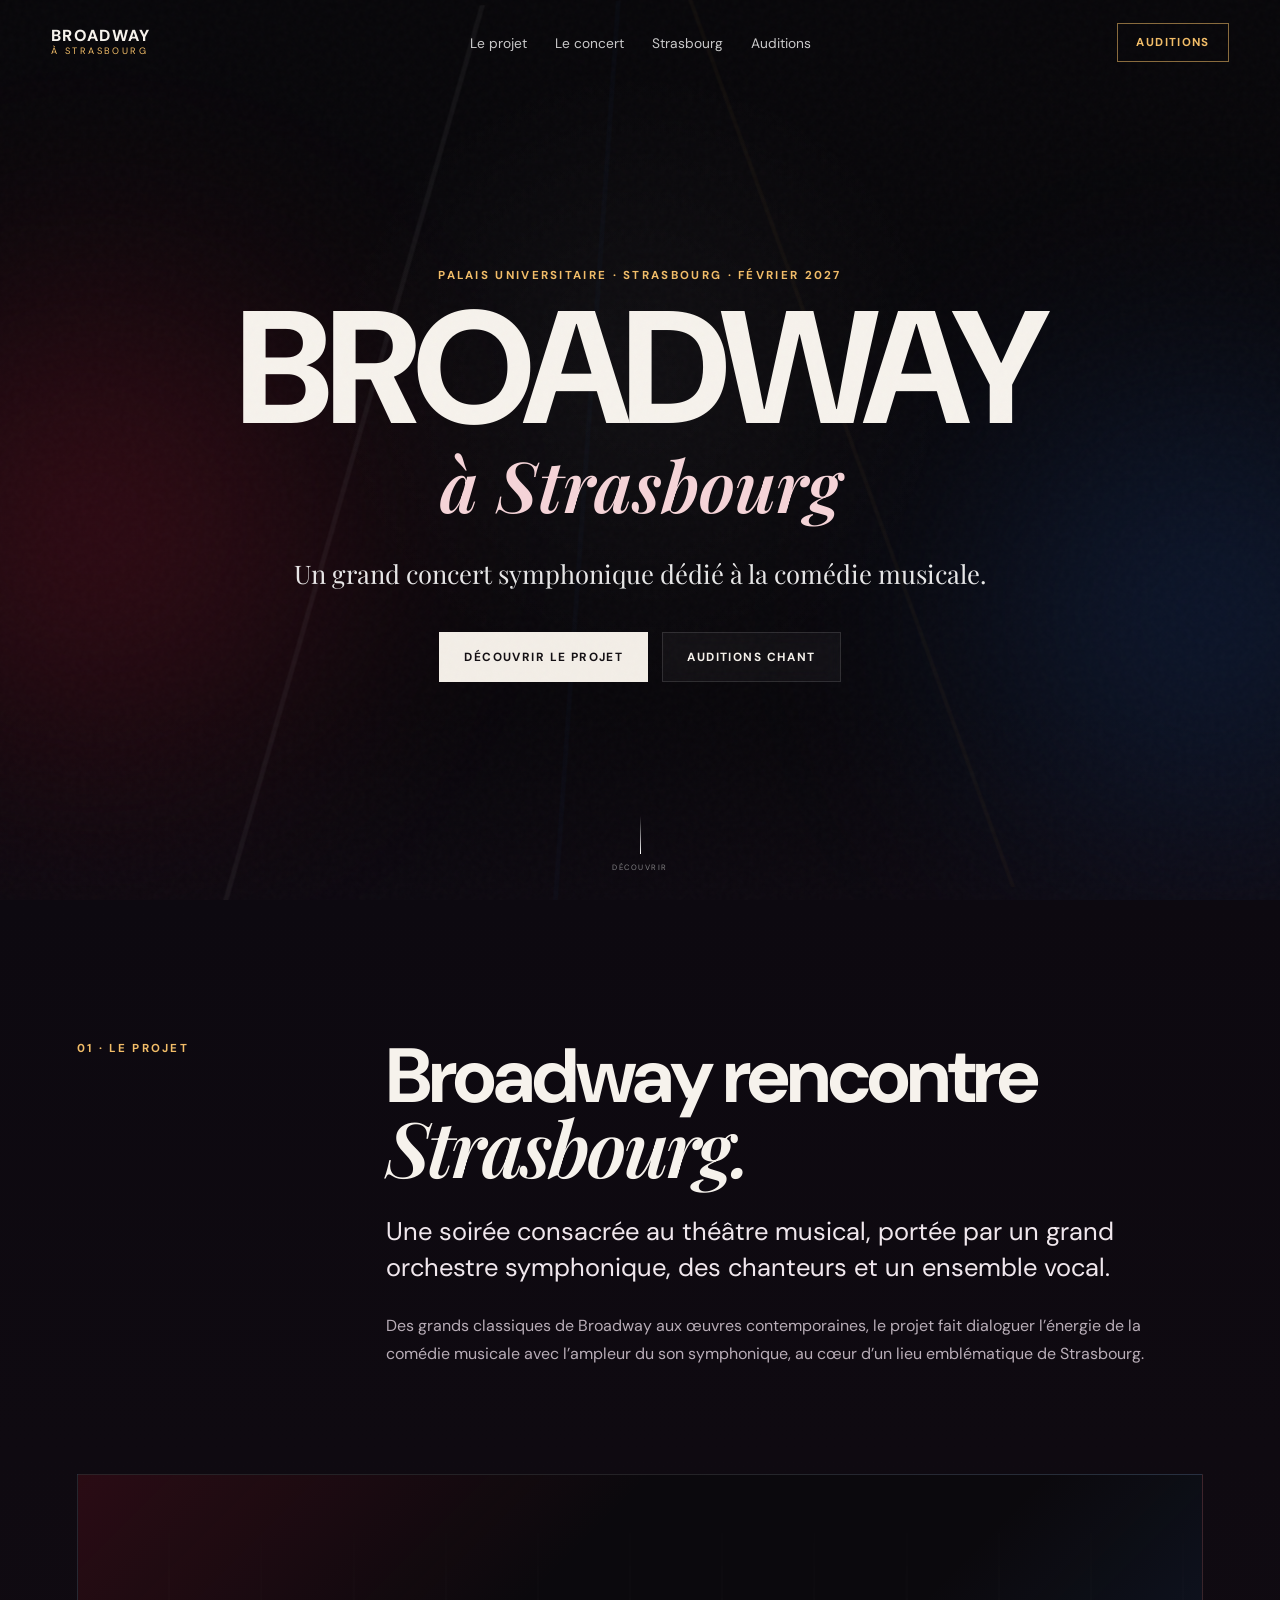
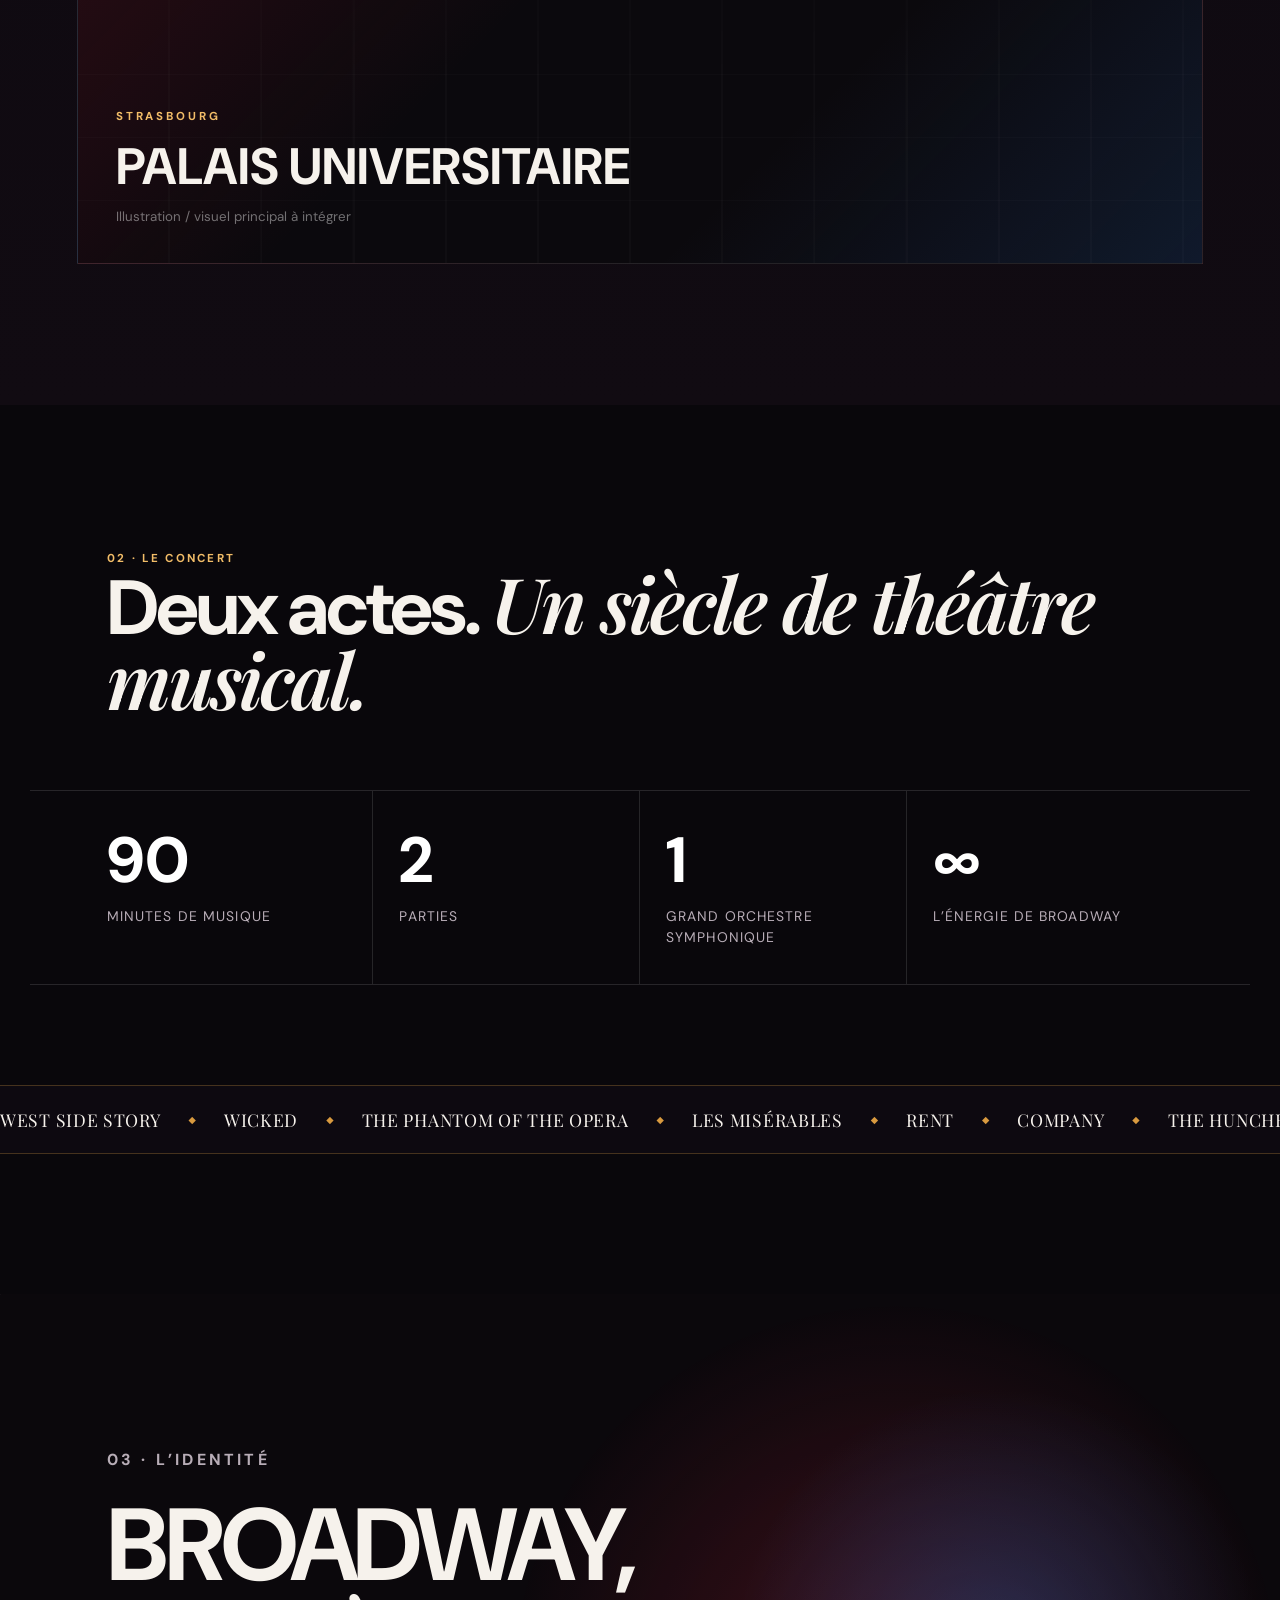
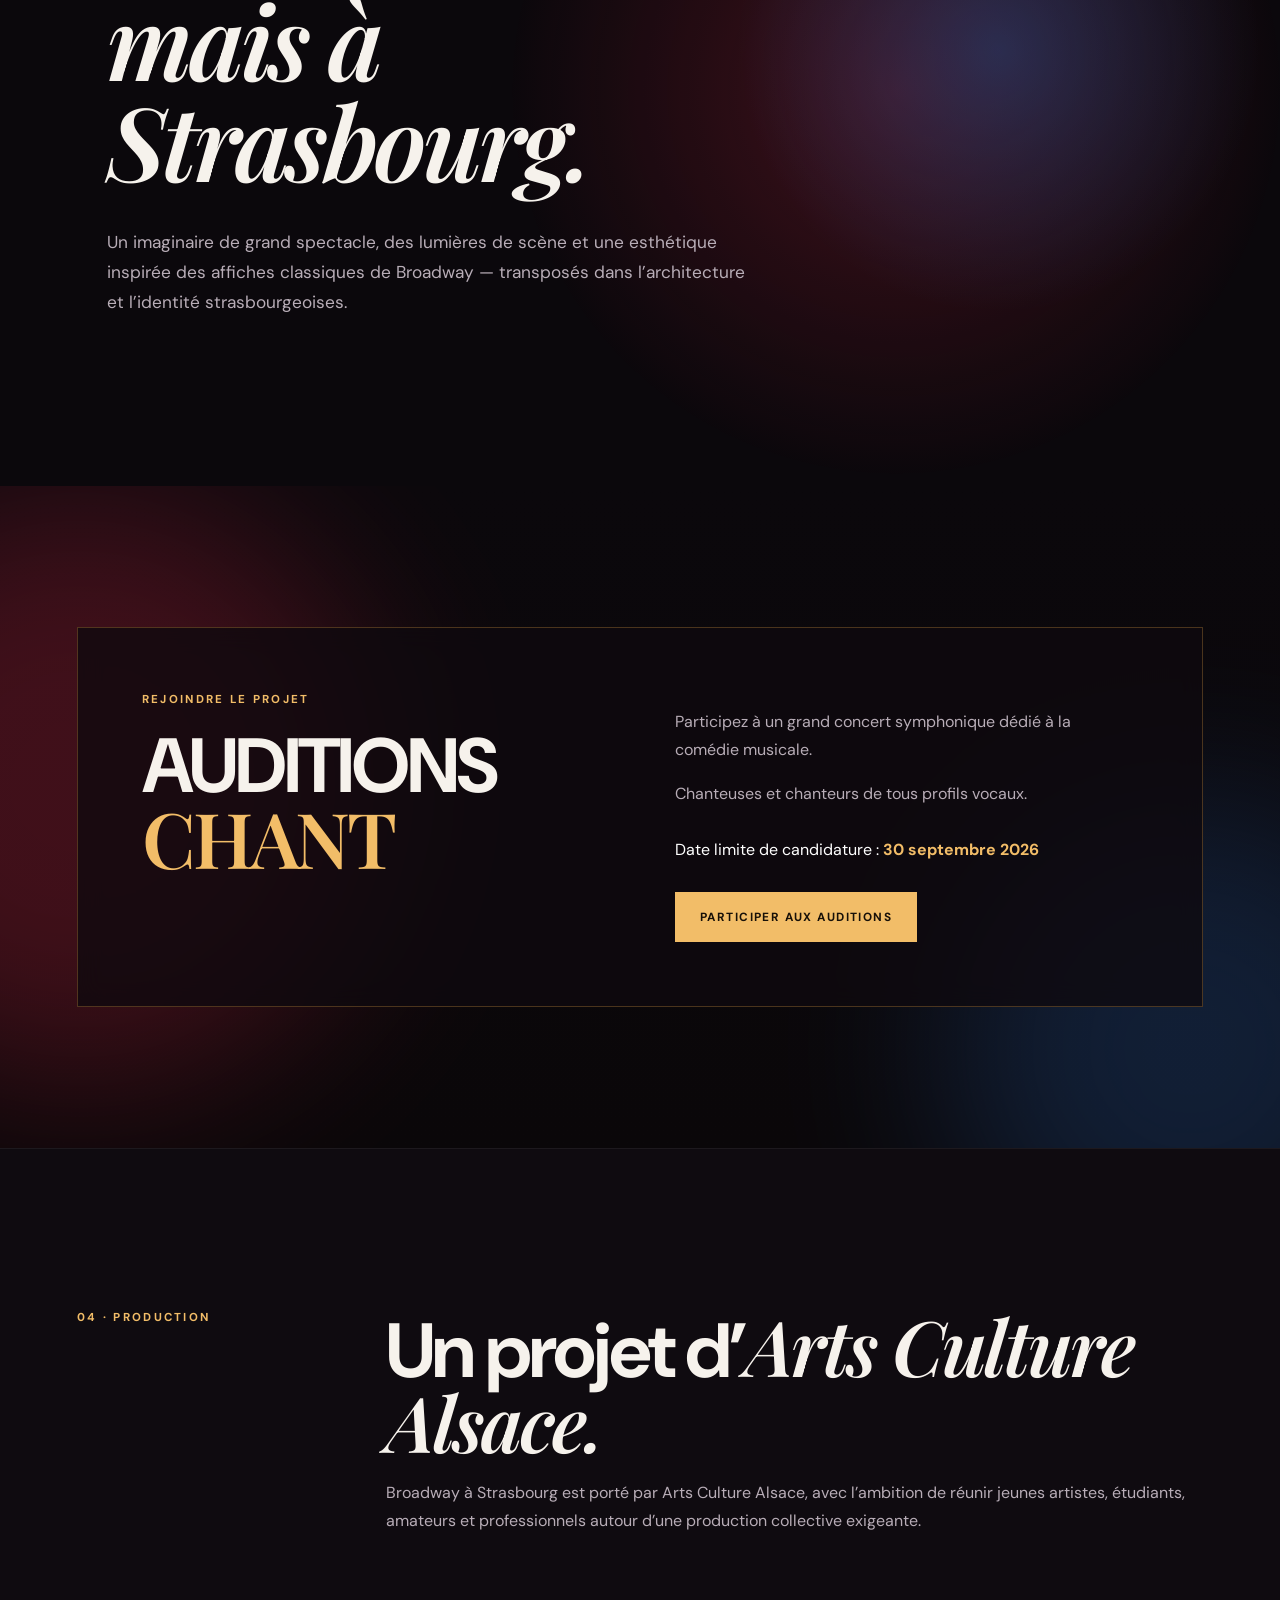
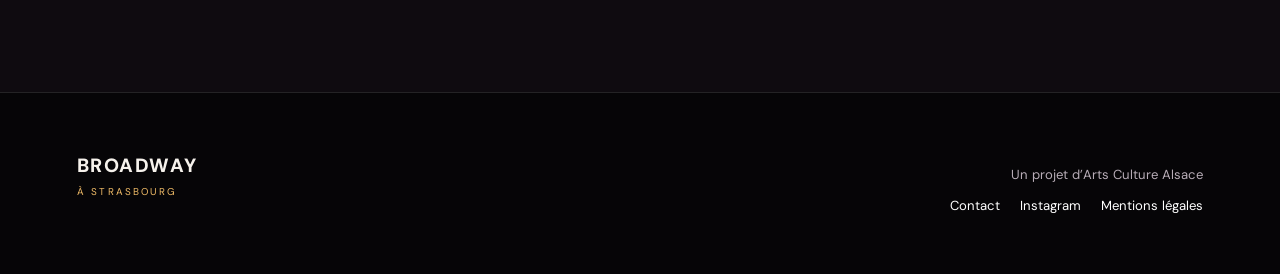
==== index.html @ 98e507ee "Add files via upload" ====
<!doctype html>
<html lang="fr">
<head>
  <meta charset="utf-8" />
  <meta name="viewport" content="width=device-width, initial-scale=1" />
  <meta name="theme-color" content="#09070b" />
  <meta name="description" content="Broadway à Strasbourg — grand concert symphonique dédié à la comédie musicale, au Palais universitaire de Strasbourg en février 2027." />
  <title>Broadway à Strasbourg</title>
  <link rel="preconnect" href="https://fonts.googleapis.com">
  <link rel="preconnect" href="https://fonts.gstatic.com" crossorigin>
  <link href="https://fonts.googleapis.com/css2?family=DM+Sans:wght@400;500;600;700&family=Playfair+Display:ital,wght@0,600;0,700;1,600&display=swap" rel="stylesheet">
  <link rel="stylesheet" href="css/style.css" />
</head>
<body>
  <div class="noise" aria-hidden="true"></div>

  <header class="site-header" id="top">
    <a class="brand" href="#top" aria-label="Broadway à Strasbourg — accueil">
      <span class="brand-main">BROADWAY</span>
      <span class="brand-sub">À STRASBOURG</span>
    </a>

    <nav class="desktop-nav" aria-label="Navigation principale">
      <a href="#projet">Le projet</a>
      <a href="#concert">Le concert</a>
      <a href="#strasbourg">Strasbourg</a>
      <a href="#auditions">Auditions</a>
    </nav>

    <a class="nav-cta" href="auditions/">Auditions</a>

    <button class="menu-toggle" aria-label="Ouvrir le menu" aria-expanded="false">
      <span></span><span></span>
    </button>
  </header>

  <div class="mobile-menu" aria-hidden="true">
    <nav>
      <a href="#projet">Le projet</a>
      <a href="#concert">Le concert</a>
      <a href="#strasbourg">Strasbourg</a>
      <a href="#auditions">Auditions</a>
      <a class="mobile-cta" href="auditions/">Participer aux auditions</a>
    </nav>
  </div>

  <main>
    <section class="hero">
      <div class="hero-glow hero-glow-red"></div>
      <div class="hero-glow hero-glow-blue"></div>
      <div class="hero-lines" aria-hidden="true"></div>

      <div class="hero-content reveal">
        <p class="eyebrow">Palais universitaire · Strasbourg · Février 2027</p>
        <h1>
          <span>BROADWAY</span>
          <em>à Strasbourg</em>
        </h1>
        <p class="hero-tagline">Un grand concert symphonique dédié à la comédie musicale.</p>
        <div class="hero-actions">
          <a class="button button-primary" href="#projet">Découvrir le projet</a>
          <a class="button button-secondary" href="auditions/">Auditions chant</a>
        </div>
      </div>

      <div class="scroll-cue" aria-hidden="true">
        <span></span>
        <small>Découvrir</small>
      </div>
    </section>

    <section class="section section-project" id="projet">
      <div class="section-grid">
        <div class="section-kicker reveal">01 · Le projet</div>
        <div class="section-copy reveal">
          <h2>Broadway rencontre <em>Strasbourg.</em></h2>
          <p class="lead">Une soirée consacrée au théâtre musical, portée par un grand orchestre symphonique, des chanteurs et un ensemble vocal.</p>
          <p>Des grands classiques de Broadway aux œuvres contemporaines, le projet fait dialoguer l’énergie de la comédie musicale avec l’ampleur du son symphonique, au cœur d’un lieu emblématique de Strasbourg.</p>
        </div>
      </div>
      <div class="architecture-card reveal" aria-label="Emplacement futur pour une illustration du Palais universitaire">
        <div class="arch-lines"></div>
        <span>STRASBOURG</span>
        <strong>PALAIS UNIVERSITAIRE</strong>
        <small>Illustration / visuel principal à intégrer</small>
      </div>
    </section>

    <section class="section section-concert" id="concert">
      <div class="section-heading reveal">
        <span class="section-kicker">02 · Le concert</span>
        <h2>Deux actes. <em>Un siècle de théâtre musical.</em></h2>
      </div>

      <div class="stats-grid">
        <article class="stat reveal">
          <strong>90</strong>
          <span>minutes de musique</span>
        </article>
        <article class="stat reveal">
          <strong>2</strong>
          <span>parties</span>
        </article>
        <article class="stat reveal">
          <strong>1</strong>
          <span>grand orchestre symphonique</span>
        </article>
        <article class="stat reveal">
          <strong>∞</strong>
          <span>l’énergie de Broadway</span>
        </article>
      </div>

      <div class="shows-marquee" aria-label="Quelques œuvres au programme">
        <div class="marquee-track">
          <span>WEST SIDE STORY</span><i>◆</i>
          <span>WICKED</span><i>◆</i>
          <span>THE PHANTOM OF THE OPERA</span><i>◆</i>
          <span>LES MISÉRABLES</span><i>◆</i>
          <span>RENT</span><i>◆</i>
          <span>COMPANY</span><i>◆</i>
          <span>THE HUNCHBACK OF NOTRE DAME</span><i>◆</i>
          <span>WEST SIDE STORY</span><i>◆</i>
          <span>WICKED</span><i>◆</i>
          <span>THE PHANTOM OF THE OPERA</span><i>◆</i>
          <span>LES MISÉRABLES</span><i>◆</i>
          <span>RENT</span><i>◆</i>
        </div>
      </div>
    </section>

    <section class="section section-strasbourg" id="strasbourg">
      <div class="strasbourg-backdrop" aria-hidden="true"></div>
      <div class="strasbourg-content reveal">
        <p class="section-kicker">03 · L’identité</p>
        <h2>BROADWAY,<br><em>mais à Strasbourg.</em></h2>
        <p>Un imaginaire de grand spectacle, des lumières de scène et une esthétique inspirée des affiches classiques de Broadway — transposés dans l’architecture et l’identité strasbourgeoises.</p>
      </div>
    </section>

    <section class="section section-auditions" id="auditions">
      <div class="audition-orb audition-orb-red"></div>
      <div class="audition-orb audition-orb-blue"></div>
      <div class="auditions-card reveal">
        <div>
          <p class="section-kicker gold">Rejoindre le projet</p>
          <h2>AUDITIONS<br><em>CHANT</em></h2>
        </div>
        <div class="auditions-copy">
          <p class="lead">Participez à un grand concert symphonique dédié à la comédie musicale.</p>
          <p>Chanteuses et chanteurs de tous profils vocaux.</p>
          <p class="deadline">Date limite de candidature : <strong>30 septembre 2026</strong></p>
          <a class="button button-gold" href="auditions/">Participer aux auditions</a>
        </div>
      </div>
    </section>

    <section class="section section-aca">
      <div class="section-grid compact">
        <div class="section-kicker reveal">04 · Production</div>
        <div class="section-copy reveal">
          <h2>Un projet d’<em>Arts Culture Alsace.</em></h2>
          <p>Broadway à Strasbourg est porté par Arts Culture Alsace, avec l’ambition de réunir jeunes artistes, étudiants, amateurs et professionnels autour d’une production collective exigeante.</p>
        </div>
      </div>
    </section>
  </main>

  <footer class="site-footer">
    <div class="footer-brand">
      <span>BROADWAY</span>
      <small>À STRASBOURG</small>
    </div>
    <div class="footer-meta">
      <p>Un projet d’Arts Culture Alsace</p>
      <div class="footer-links">
        <a href="mailto:contact@artsculturealsace.eu">Contact</a>
        <a href="#">Instagram</a>
        <a href="#">Mentions légales</a>
      </div>
    </div>
  </footer>

  <script src="js/main.js"></script>
</body>
</html>
---- css/style.css ----
:root {
  --bg: #08070a;
  --bg-soft: #100c12;
  --ink: #f6f2ec;
  --muted: #b8adb7;
  --red: #a21630;
  --red-bright: #df2947;
  --blue: #123d77;
  --blue-bright: #2764b5;
  --gold: #d89a3f;
  --gold-bright: #f2bd68;
  --line: rgba(255,255,255,.12);
  --max: 1220px;
}

* { box-sizing: border-box; }
html { scroll-behavior: smooth; }
body {
  margin: 0;
  background: var(--bg);
  color: var(--ink);
  font-family: "DM Sans", system-ui, -apple-system, BlinkMacSystemFont, "Segoe UI", sans-serif;
  overflow-x: hidden;
}
body.menu-open { overflow: hidden; }
a { color: inherit; text-decoration: none; }
button, a { -webkit-tap-highlight-color: transparent; }

.noise {
  position: fixed;
  inset: 0;
  pointer-events: none;
  opacity: .035;
  z-index: 20;
  background-image: url("data:image/svg+xml,%3Csvg viewBox='0 0 180 180' xmlns='http://www.w3.org/2000/svg'%3E%3Cfilter id='n'%3E%3CfeTurbulence type='fractalNoise' baseFrequency='.9' numOctaves='3' stitchTiles='stitch'/%3E%3C/filter%3E%3Crect width='100%25' height='100%25' filter='url(%23n)' opacity='.7'/%3E%3C/svg%3E");
}

.site-header {
  position: fixed;
  top: 0;
  left: 0;
  width: 100%;
  height: 86px;
  display: grid;
  grid-template-columns: 1fr auto 1fr;
  align-items: center;
  gap: 30px;
  padding: 0 clamp(24px, 4vw, 64px);
  z-index: 50;
  transition: background .35s ease, border-color .35s ease, backdrop-filter .35s ease;
  border-bottom: 1px solid transparent;
}
.site-header.scrolled {
  background: rgba(8,7,10,.78);
  backdrop-filter: blur(18px);
  border-color: rgba(255,255,255,.08);
}
.brand {
  justify-self: start;
  line-height: .86;
  letter-spacing: .08em;
}
.brand-main { display: block; font-weight: 800; font-size: 1rem; }
.brand-sub { display: block; margin-top: 6px; font-size: .58rem; letter-spacing: .26em; color: var(--gold-bright); }
.desktop-nav { display: flex; gap: 28px; font-size: .86rem; color: rgba(255,255,255,.78); }
.desktop-nav a { transition: color .2s ease; }
.desktop-nav a:hover { color: #fff; }
.nav-cta {
  justify-self: end;
  padding: 11px 18px;
  border: 1px solid rgba(242,189,104,.55);
  color: var(--gold-bright);
  text-transform: uppercase;
  letter-spacing: .12em;
  font-size: .72rem;
  font-weight: 700;
  transition: background .2s ease, color .2s ease;
}
.nav-cta:hover { background: var(--gold-bright); color: #15100a; }
.menu-toggle { display: none; background: none; border: 0; padding: 8px; }
.menu-toggle span { display:block; width:24px; height:1px; background:#fff; margin:6px 0; transition:.25s ease; }
.mobile-menu { display:none; }

.hero {
  position: relative;
  min-height: 100svh;
  display: grid;
  place-items: center;
  padding: 130px 24px 80px;
  overflow: hidden;
  background:
    radial-gradient(circle at 50% 42%, rgba(255,255,255,.035), transparent 38%),
    linear-gradient(180deg, #08070a 0%, #09070b 78%, #0d0910 100%);
}
.hero-glow { position:absolute; width:65vw; height:65vw; filter: blur(90px); opacity:.34; border-radius:50%; }
.hero-glow-red { left:-25vw; top:12vh; background:radial-gradient(circle, rgba(210,29,58,.72), transparent 62%); }
.hero-glow-blue { right:-27vw; bottom:-10vw; background:radial-gradient(circle, rgba(29,84,172,.75), transparent 62%); }
.hero-lines {
  position:absolute;
  width:140%;
  height:100%;
  top:0;
  left:-20%;
  opacity:.16;
  background:
    linear-gradient(108deg, transparent 0 36%, rgba(255,255,255,.28) 36.1% 36.25%, transparent 36.35% 100%),
    linear-gradient(72deg, transparent 0 60%, rgba(216,154,63,.26) 60.1% 60.2%, transparent 60.3% 100%),
    linear-gradient(96deg, transparent 0 47%, rgba(39,100,181,.25) 47.1% 47.25%, transparent 47.35% 100%);
  transform: rotate(-2deg);
}
.hero-content { position:relative; max-width:1100px; width:100%; text-align:center; z-index:2; }
.eyebrow,
.section-kicker {
  margin:0 0 24px;
  text-transform:uppercase;
  letter-spacing:.2em;
  font-weight:700;
  font-size:.72rem;
  color:var(--gold-bright);
}
.hero h1 { margin: 0; }
.hero h1 span {
  display:block;
  font-size:clamp(4.2rem, 13vw, 10rem);
  line-height:.78;
  letter-spacing:-.045em;
  font-weight:800;
}
.hero h1 em {
  display:block;
  margin-top:20px;
  font-family:"Playfair Display", Georgia, serif;
  font-size:clamp(2.2rem, 5.5vw, 4.9rem);
  font-weight:600;
  line-height:.95;
  color:#f5d4d8;
}
.hero-tagline { max-width:700px; margin:38px auto 0; font-family:"Playfair Display", Georgia, serif; font-size:clamp(1.25rem, 2vw, 1.75rem); color:rgba(255,255,255,.9); }
.hero-actions { margin-top:42px; display:flex; gap:14px; justify-content:center; flex-wrap:wrap; }
.button { display:inline-flex; align-items:center; justify-content:center; min-height:50px; padding:0 24px; border:1px solid var(--line); text-transform:uppercase; letter-spacing:.12em; font-size:.74rem; font-weight:700; transition:transform .2s ease, background .2s ease, color .2s ease, border-color .2s ease; }
.button:hover { transform: translateY(-2px); }
.button-primary { background:#f3eee7; color:#130f13; border-color:#f3eee7; }
.button-secondary { background:rgba(255,255,255,.04); backdrop-filter:blur(8px); }
.button-secondary:hover { border-color:rgba(255,255,255,.38); }
.button-gold { background:var(--gold-bright); color:#171008; border-color:var(--gold-bright); }
.scroll-cue { position:absolute; bottom:28px; display:flex; flex-direction:column; align-items:center; gap:8px; color:rgba(255,255,255,.48); text-transform:uppercase; letter-spacing:.16em; font-size:.58rem; }
.scroll-cue span { width:1px; height:38px; background:linear-gradient(180deg,transparent,#fff); animation:scrollpulse 2s infinite; }
@keyframes scrollpulse { 0%,100%{opacity:.25;transform:scaleY(.7)} 50%{opacity:1;transform:scaleY(1)} }

.section { position:relative; padding:clamp(90px, 11vw, 160px) clamp(24px, 6vw, 84px); }
.section-grid { max-width:var(--max); margin:0 auto; display:grid; grid-template-columns:220px 1fr; gap:clamp(30px, 7vw, 110px); }
.section-grid.compact { padding-top:20px; }
.section-copy { max-width:850px; }
.section-copy h2,
.section-heading h2,
.strasbourg-content h2,
.auditions-card h2 {
  margin:0;
  font-size:clamp(2.8rem, 6vw, 6rem);
  line-height:.92;
  letter-spacing:-.04em;
}
.section-copy h2 em,
.section-heading h2 em,
.strasbourg-content h2 em,
.auditions-card h2 em { font-family:"Playfair Display", Georgia, serif; font-weight:600; }
.lead { font-size:clamp(1.2rem, 2vw, 1.65rem); line-height:1.42; color:#f0e7ed; }
.section-copy p:not(.lead), .strasbourg-content p, .auditions-copy p { color:var(--muted); line-height:1.75; font-size:1rem; }

.section-project { background:linear-gradient(180deg,#0d0910 0%,#110b12 100%); }
.architecture-card {
  position:relative;
  max-width:var(--max);
  min-height:390px;
  margin:90px auto 0;
  overflow:hidden;
  border:1px solid rgba(255,255,255,.1);
  background:
    linear-gradient(135deg, rgba(166,22,48,.2), transparent 38%),
    linear-gradient(315deg, rgba(39,100,181,.18), transparent 36%),
    #0b090d;
  display:flex;
  flex-direction:column;
  justify-content:flex-end;
  padding:38px;
}
.architecture-card span { color:var(--gold-bright); font-size:.72rem; letter-spacing:.25em; font-weight:700; }
.architecture-card strong { margin-top:9px; font-size:clamp(1.7rem,4vw,3.2rem); }
.architecture-card small { color:rgba(255,255,255,.42); margin-top:8px; }
.arch-lines { position:absolute; inset:0; opacity:.35; background:repeating-linear-gradient(90deg,transparent 0 8%,rgba(255,255,255,.06) 8.05% 8.2%), repeating-linear-gradient(0deg,transparent 0 16%,rgba(255,255,255,.05) 16.05% 16.2%); mask-image:linear-gradient(to bottom,transparent 8%,#000 50%,#000 100%); }

.section-concert { background:#09070b; padding-left:0; padding-right:0; }
.section-heading { max-width:var(--max); margin:0 auto; padding:0 clamp(24px,6vw,84px); }
.stats-grid { max-width:var(--max); margin:70px auto 100px; padding:0 clamp(24px,6vw,84px); display:grid; grid-template-columns:repeat(4,1fr); border-top:1px solid var(--line); border-bottom:1px solid var(--line); }
.stat { padding:38px 26px 36px 0; border-right:1px solid var(--line); min-height:160px; }
.stat:last-child { border-right:0; padding-left:26px; }
.stat:not(:first-child) { padding-left:26px; }
.stat strong { display:block; font-size:clamp(2.7rem,5vw,5rem); line-height:1; color:#fff; }
.stat span { display:block; margin-top:13px; color:var(--muted); font-size:.87rem; text-transform:uppercase; letter-spacing:.08em; line-height:1.5; }
.shows-marquee { overflow:hidden; border-top:1px solid rgba(216,154,63,.28); border-bottom:1px solid rgba(216,154,63,.28); background:#0d0910; }
.marquee-track { width:max-content; display:flex; align-items:center; gap:28px; padding:22px 0; animation:marquee 40s linear infinite; }
.marquee-track span { font-family:"Playfair Display",Georgia,serif; font-size:1.1rem; letter-spacing:.04em; }
.marquee-track i { color:var(--gold); font-style:normal; font-size:.6rem; }
@keyframes marquee { to { transform:translateX(-50%); } }

.section-strasbourg { min-height:88svh; display:flex; align-items:center; overflow:hidden; background:#0b080c; }
.strasbourg-backdrop { position:absolute; inset:0; background:radial-gradient(circle at 78% 45%, rgba(39,100,181,.4), transparent 24%), radial-gradient(circle at 70% 50%, rgba(223,41,71,.28), transparent 40%), linear-gradient(115deg, rgba(255,255,255,.035) 0 1px, transparent 1px 13%); opacity:.9; }
.strasbourg-content { position:relative; z-index:2; max-width:760px; margin-left:max(0px, calc((100vw - var(--max))/2)); }
.strasbourg-content h2 { font-size:clamp(3.5rem,8vw,8rem); }
.strasbourg-content p:last-child { max-width:650px; margin-top:32px; font-size:1.08rem; }

.section-auditions { overflow:hidden; background:linear-gradient(180deg,#0b080c,#0a0709); }
.audition-orb { position:absolute; border-radius:50%; filter:blur(90px); opacity:.25; }
.audition-orb-red { width:600px;height:600px;left:-220px;top:0;background:var(--red-bright); }
.audition-orb-blue { width:500px;height:500px;right:-160px;bottom:-150px;background:var(--blue-bright); }
.auditions-card { position:relative; z-index:2; max-width:var(--max); margin:0 auto; border:1px solid rgba(216,154,63,.3); background:rgba(15,10,15,.78); backdrop-filter:blur(12px); padding:clamp(34px,5vw,70px); display:grid; grid-template-columns:1fr 1fr; gap:70px; }
.auditions-card h2 em { color:var(--gold-bright); font-style:normal; }
.gold { color:var(--gold-bright); }
.deadline { margin:28px 0; color:#fff !important; }
.deadline strong { color:var(--gold-bright); }

.section-aca { background:#0f0b10; border-top:1px solid rgba(255,255,255,.06); }
.site-footer { padding:60px clamp(24px,6vw,84px); display:flex; justify-content:space-between; gap:40px; border-top:1px solid var(--line); background:#060507; }
.footer-brand span { display:block; font-size:1.2rem; font-weight:800; letter-spacing:.08em; }
.footer-brand small { display:block; margin-top:7px; color:var(--gold-bright); letter-spacing:.22em; font-size:.62rem; }
.footer-meta { text-align:right; color:var(--muted); font-size:.82rem; }
.footer-links { display:flex; justify-content:flex-end; gap:20px; margin-top:14px; color:#fff; }

.reveal { opacity:0; transform:translateY(22px); transition:opacity .75s ease, transform .75s cubic-bezier(.2,.75,.2,1); }
.reveal.visible { opacity:1; transform:none; }

@media (max-width: 900px) {
  .site-header { grid-template-columns:1fr auto; height:74px; }
  .desktop-nav, .nav-cta { display:none; }
  .menu-toggle { display:block; justify-self:end; }
  .mobile-menu { position:fixed; inset:0; z-index:45; background:rgba(8,7,10,.98); display:grid; place-items:center; opacity:0; pointer-events:none; transition:opacity .25s ease; }
  .mobile-menu.open { opacity:1; pointer-events:auto; }
  .mobile-menu nav { display:flex; flex-direction:column; gap:24px; text-align:center; font-size:1.5rem; }
  .mobile-cta { margin-top:10px; color:var(--gold-bright); font-size:1rem; text-transform:uppercase; letter-spacing:.12em; }
  .menu-toggle.open span:first-child { transform:translateY(3.5px) rotate(45deg); }
  .menu-toggle.open span:last-child { transform:translateY(-3.5px) rotate(-45deg); }
  .section-grid { grid-template-columns:1fr; gap:15px; }
  .stats-grid { grid-template-columns:1fr 1fr; }
  .stat:nth-child(2) { border-right:0; }
  .stat:nth-child(3), .stat:nth-child(4) { border-top:1px solid var(--line); }
  .auditions-card { grid-template-columns:1fr; gap:35px; }
  .strasbourg-content { margin-left:0; }
}

@media (max-width: 620px) {
  .hero { padding-left:20px; padding-right:20px; }
  .hero h1 span { font-size:clamp(3.7rem,19vw,6rem); }
  .hero h1 em { margin-top:14px; }
  .hero-tagline { font-size:1.15rem; }
  .hero-actions { flex-direction:column; align-items:stretch; max-width:340px; margin-left:auto; margin-right:auto; }
  .button { width:100%; }
  .section { padding-left:20px; padding-right:20px; }
  .section-heading, .stats-grid { padding-left:20px; padding-right:20px; }
  .stats-grid { grid-template-columns:1fr; }
  .stat, .stat:not(:first-child), .stat:last-child { border-right:0; border-top:1px solid var(--line); padding:28px 0; min-height:0; }
  .stat:first-child { border-top:0; }
  .architecture-card { margin-top:55px; padding:24px; min-height:300px; }
  .auditions-card { padding:30px 22px; }
  .site-footer { flex-direction:column; }
  .footer-meta { text-align:left; }
  .footer-links { justify-content:flex-start; flex-wrap:wrap; }
}

@media (prefers-reduced-motion: reduce) {
  html { scroll-behavior:auto; }
  *, *::before, *::after { animation-duration:.001ms !important; animation-iteration-count:1 !important; transition-duration:.001ms !important; }
}
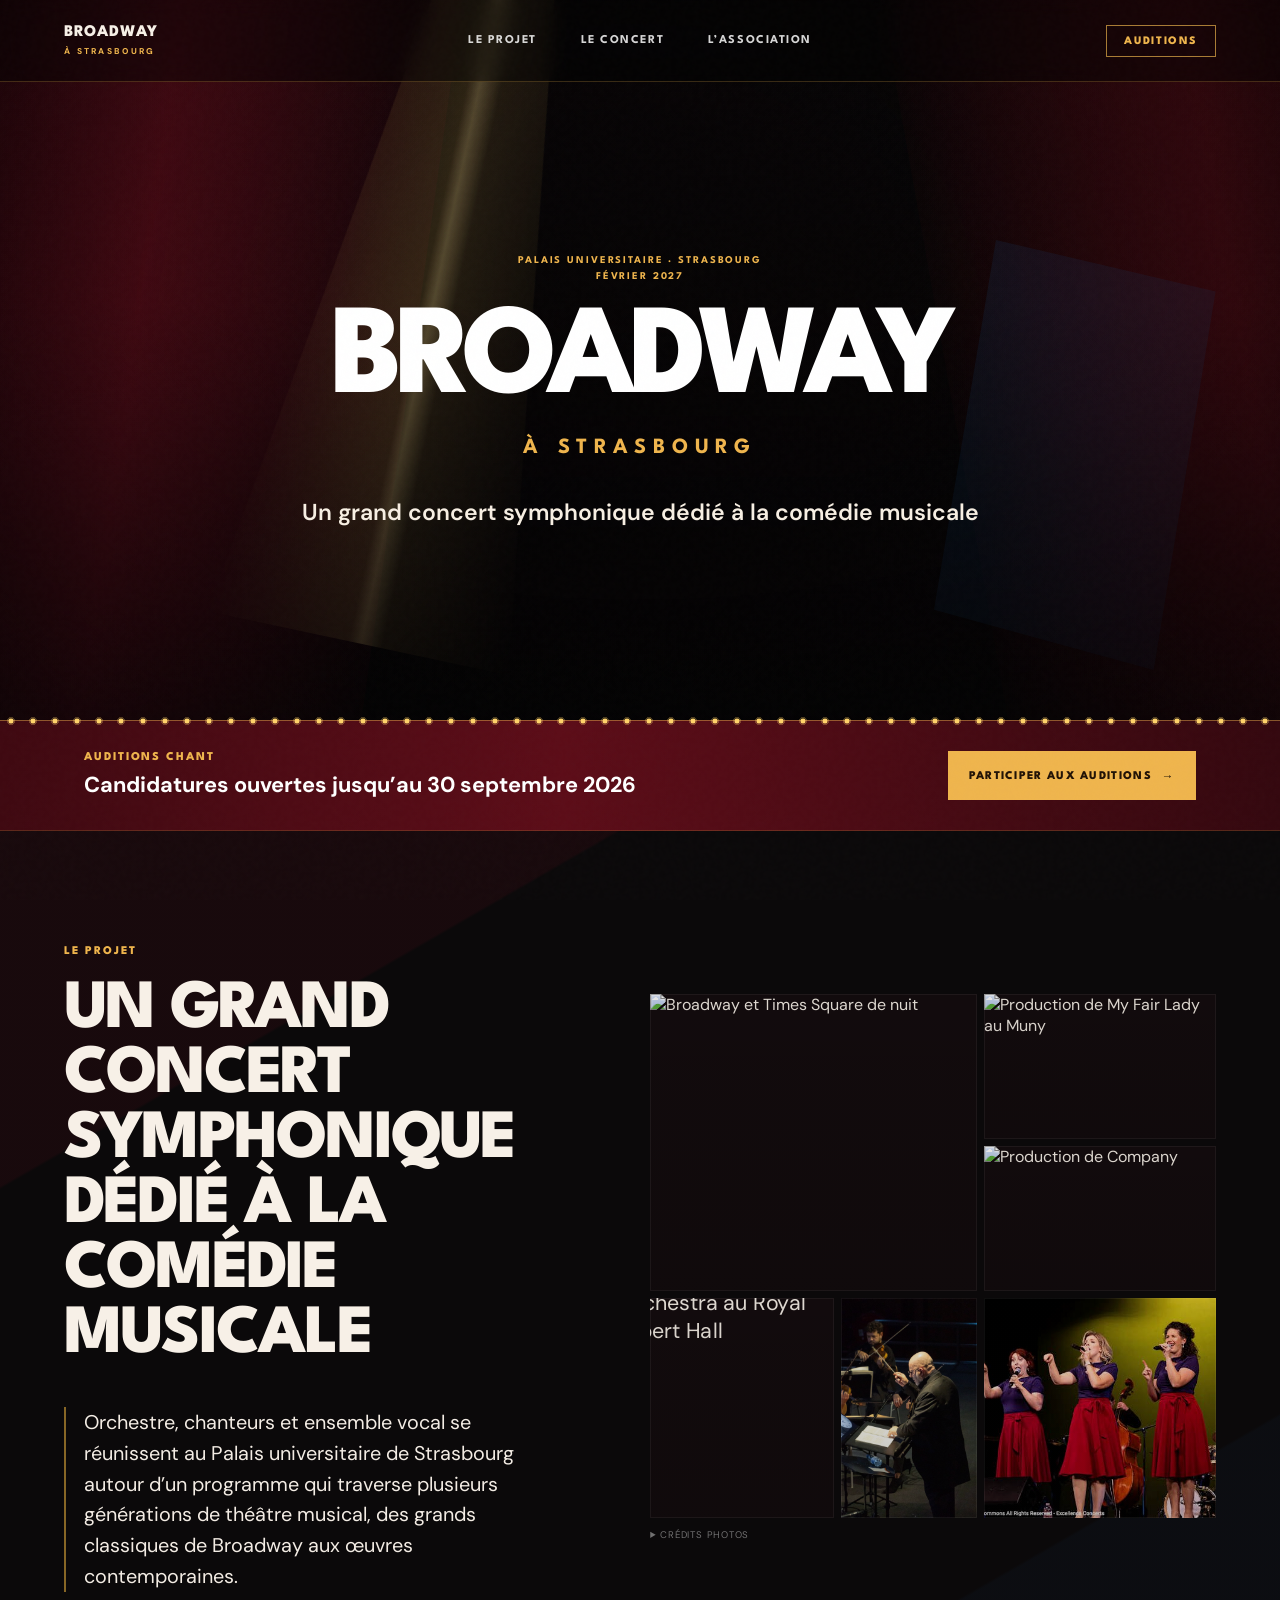
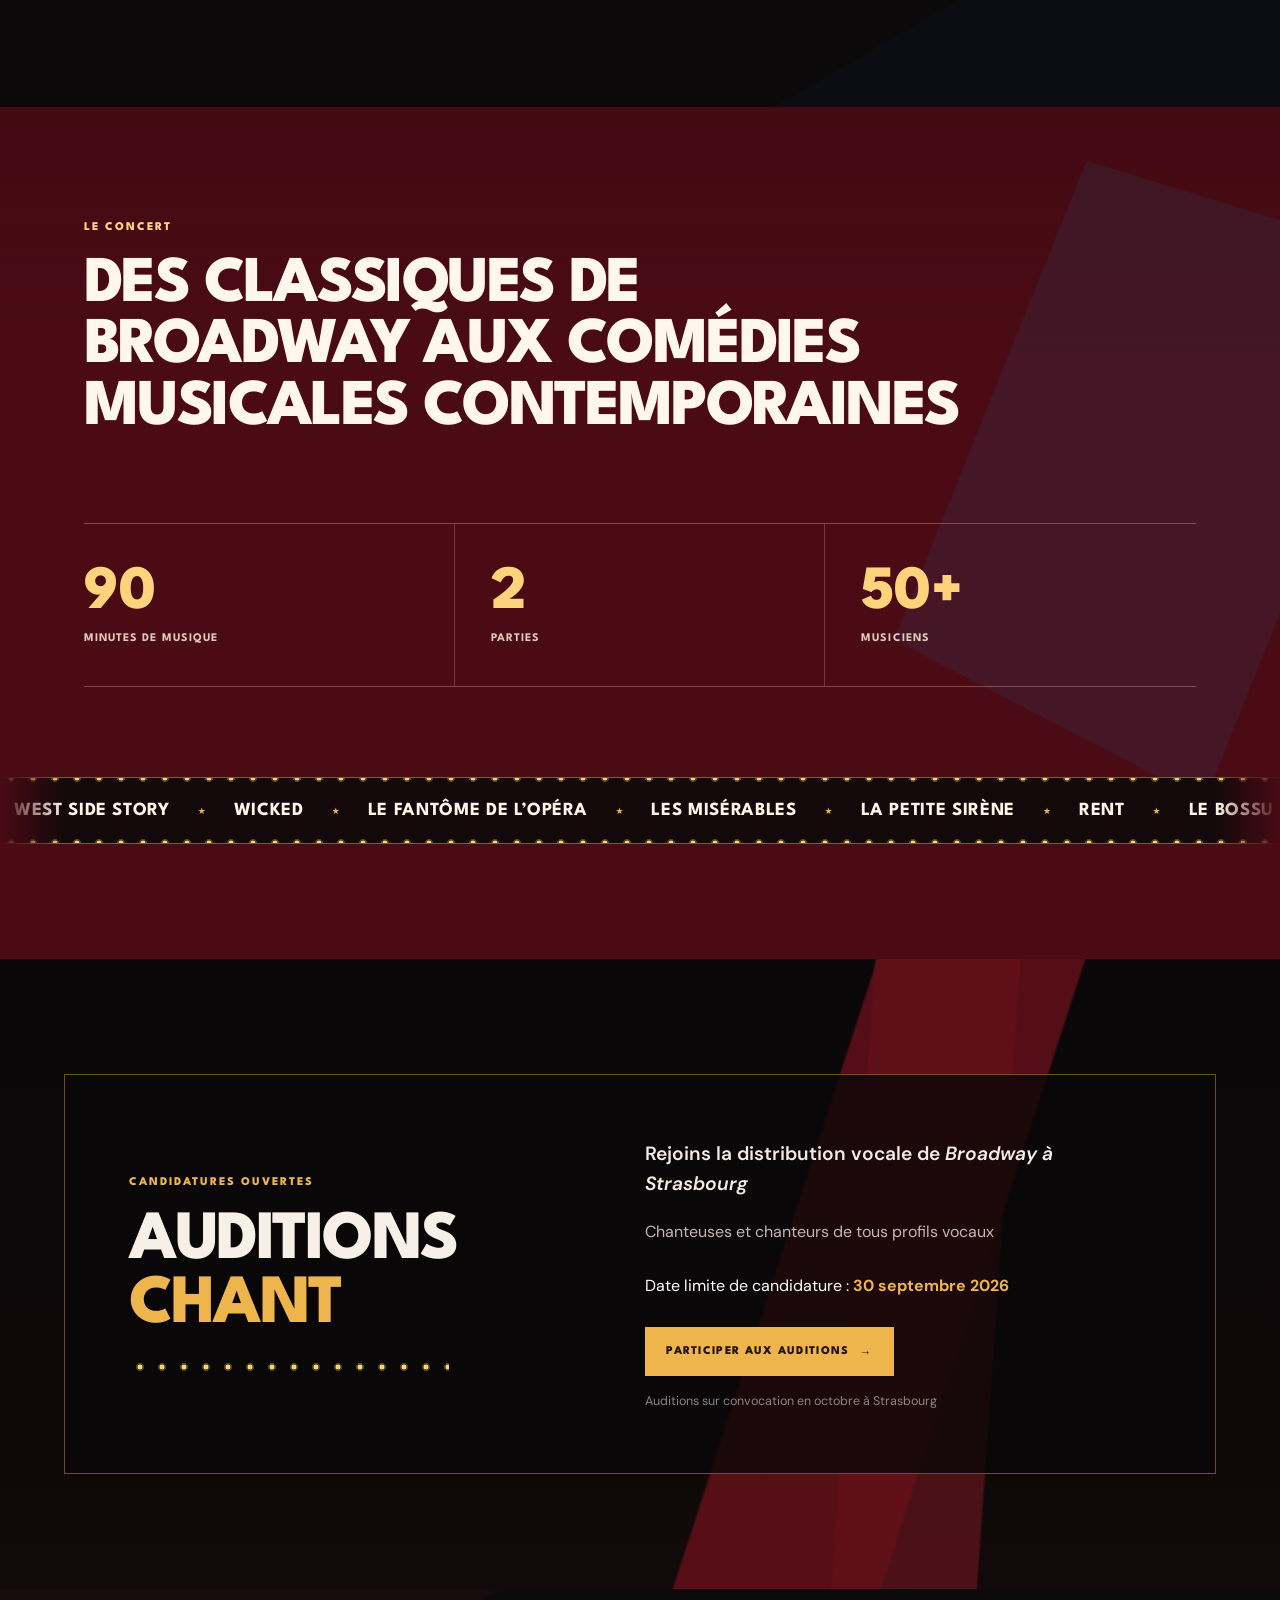
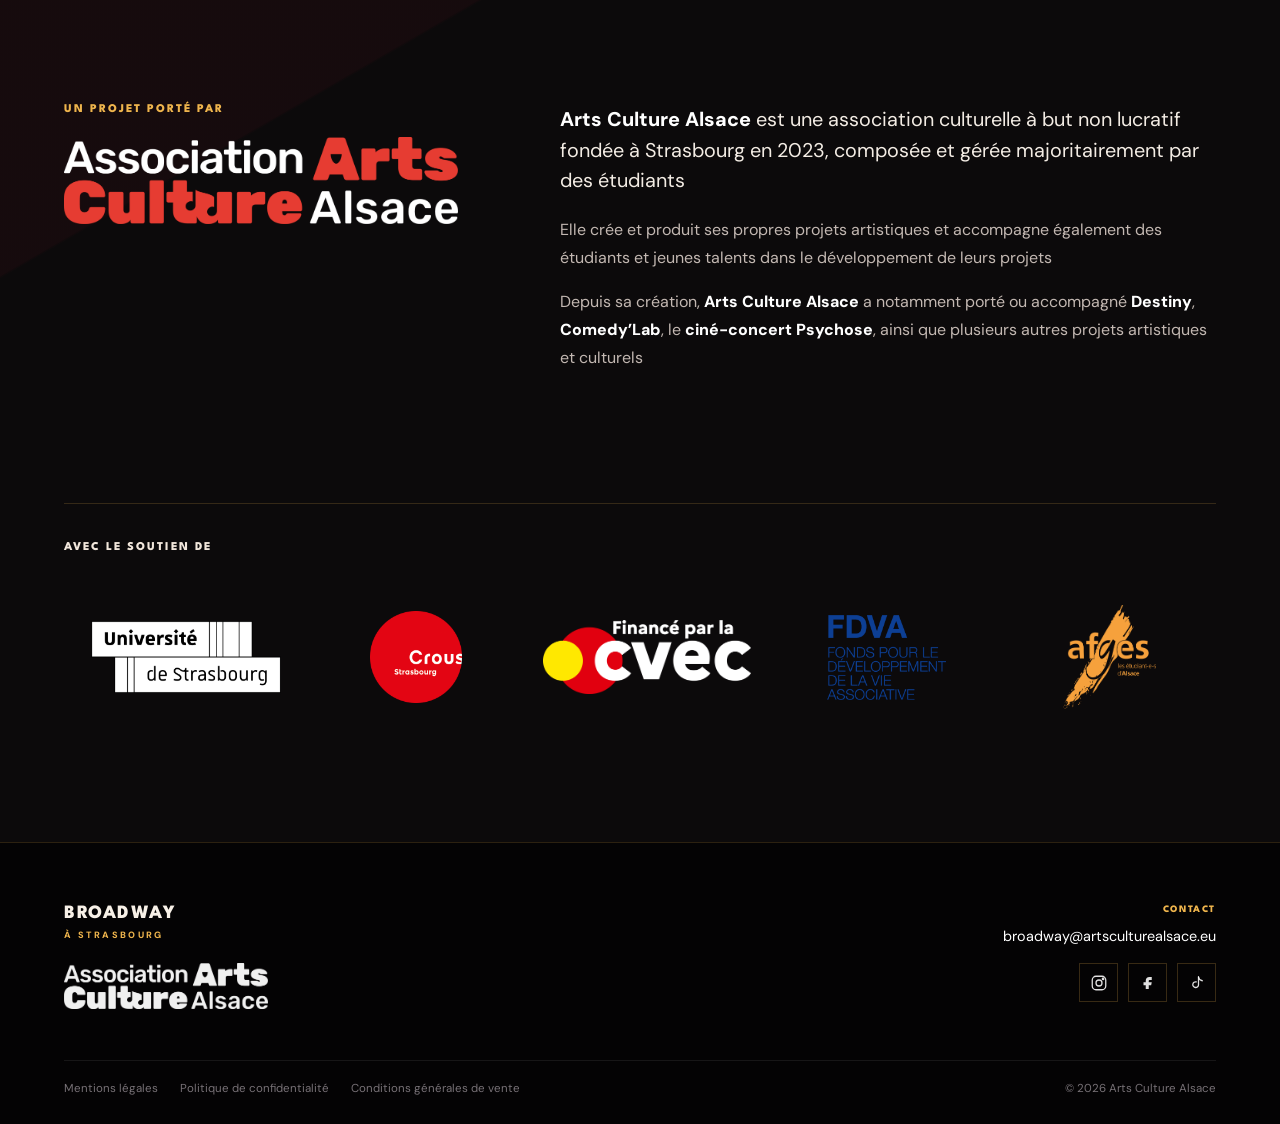
==== commit e9760f8e: "Deploy site V11-1" ====
--- a/index.html
+++ b/index.html
@@ -1,186 +1,255 @@
-<!doctype html>
+<!DOCTYPE html>
+
 <html lang="fr">
 <head>
-  <meta charset="utf-8" />
-  <meta name="viewport" content="width=device-width, initial-scale=1" />
-  <meta name="theme-color" content="#09070b" />
-  <meta name="description" content="Broadway à Strasbourg — grand concert symphonique dédié à la comédie musicale, au Palais universitaire de Strasbourg en février 2027." />
-  <title>Broadway à Strasbourg</title>
-  <link rel="preconnect" href="https://fonts.googleapis.com">
-  <link rel="preconnect" href="https://fonts.gstatic.com" crossorigin>
-  <link href="https://fonts.googleapis.com/css2?family=DM+Sans:wght@400;500;600;700&family=Playfair+Display:ital,wght@0,600;0,700;1,600&display=swap" rel="stylesheet">
-  <link rel="stylesheet" href="css/style.css" />
+<meta charset="utf-8"/>
+<meta content="width=device-width, initial-scale=1, viewport-fit=cover" name="viewport"/>
+<meta content="#17070a" name="theme-color"/>
+<meta content="Broadway à Strasbourg — grand concert symphonique dédié à la comédie musicale au Palais universitaire de Strasbourg en février 2027." name="description"/>
+<meta content="Broadway à Strasbourg" property="og:title"/>
+<meta content="Un grand concert symphonique dédié à la comédie musicale — Strasbourg, février 2027." property="og:description"/>
+<meta content="website" property="og:type"/>
+<title>Broadway à Strasbourg</title>
+<link href="assets/icons/favicon.ico" rel="icon" sizes="any"/>
+<link href="assets/icons/favicon-32x32.png" rel="icon" sizes="32x32" type="image/png"/>
+<link href="assets/icons/favicon-16x16.png" rel="icon" sizes="16x16" type="image/png"/>
+<link href="assets/icons/apple-touch-icon.png" rel="apple-touch-icon"/>
+<link href="https://fonts.googleapis.com" rel="preconnect"/>
+<link crossorigin="" href="https://fonts.gstatic.com" rel="preconnect"/>
+<link href="https://fonts.googleapis.com/css2?family=DM+Sans:wght@400;500;600;700;800&amp;family=League+Spartan:wght@500;600;700;800&amp;display=swap" rel="stylesheet"/>
+<link href="css/style.css" rel="stylesheet"/>
 </head>
 <body>
-  <div class="noise" aria-hidden="true"></div>
-
-  <header class="site-header" id="top">
-    <a class="brand" href="#top" aria-label="Broadway à Strasbourg — accueil">
-      <span class="brand-main">BROADWAY</span>
-      <span class="brand-sub">À STRASBOURG</span>
-    </a>
-
-    <nav class="desktop-nav" aria-label="Navigation principale">
-      <a href="#projet">Le projet</a>
-      <a href="#concert">Le concert</a>
-      <a href="#strasbourg">Strasbourg</a>
-      <a href="#auditions">Auditions</a>
-    </nav>
-
-    <a class="nav-cta" href="auditions/">Auditions</a>
-
-    <button class="menu-toggle" aria-label="Ouvrir le menu" aria-expanded="false">
-      <span></span><span></span>
-    </button>
-  </header>
-
-  <div class="mobile-menu" aria-hidden="true">
-    <nav>
-      <a href="#projet">Le projet</a>
-      <a href="#concert">Le concert</a>
-      <a href="#strasbourg">Strasbourg</a>
-      <a href="#auditions">Auditions</a>
-      <a class="mobile-cta" href="auditions/">Participer aux auditions</a>
-    </nav>
-  </div>
-
-  <main>
-    <section class="hero">
-      <div class="hero-glow hero-glow-red"></div>
-      <div class="hero-glow hero-glow-blue"></div>
-      <div class="hero-lines" aria-hidden="true"></div>
-
-      <div class="hero-content reveal">
-        <p class="eyebrow">Palais universitaire · Strasbourg · Février 2027</p>
-        <h1>
-          <span>BROADWAY</span>
-          <em>à Strasbourg</em>
-        </h1>
-        <p class="hero-tagline">Un grand concert symphonique dédié à la comédie musicale.</p>
-        <div class="hero-actions">
-          <a class="button button-primary" href="#projet">Découvrir le projet</a>
-          <a class="button button-secondary" href="auditions/">Auditions chant</a>
-        </div>
-      </div>
-
-      <div class="scroll-cue" aria-hidden="true">
-        <span></span>
-        <small>Découvrir</small>
-      </div>
-    </section>
-
-    <section class="section section-project" id="projet">
-      <div class="section-grid">
-        <div class="section-kicker reveal">01 · Le projet</div>
-        <div class="section-copy reveal">
-          <h2>Broadway rencontre <em>Strasbourg.</em></h2>
-          <p class="lead">Une soirée consacrée au théâtre musical, portée par un grand orchestre symphonique, des chanteurs et un ensemble vocal.</p>
-          <p>Des grands classiques de Broadway aux œuvres contemporaines, le projet fait dialoguer l’énergie de la comédie musicale avec l’ampleur du son symphonique, au cœur d’un lieu emblématique de Strasbourg.</p>
-        </div>
-      </div>
-      <div class="architecture-card reveal" aria-label="Emplacement futur pour une illustration du Palais universitaire">
-        <div class="arch-lines"></div>
-        <span>STRASBOURG</span>
-        <strong>PALAIS UNIVERSITAIRE</strong>
-        <small>Illustration / visuel principal à intégrer</small>
-      </div>
-    </section>
-
-    <section class="section section-concert" id="concert">
-      <div class="section-heading reveal">
-        <span class="section-kicker">02 · Le concert</span>
-        <h2>Deux actes. <em>Un siècle de théâtre musical.</em></h2>
-      </div>
-
-      <div class="stats-grid">
-        <article class="stat reveal">
-          <strong>90</strong>
-          <span>minutes de musique</span>
-        </article>
-        <article class="stat reveal">
-          <strong>2</strong>
-          <span>parties</span>
-        </article>
-        <article class="stat reveal">
-          <strong>1</strong>
-          <span>grand orchestre symphonique</span>
-        </article>
-        <article class="stat reveal">
-          <strong>∞</strong>
-          <span>l’énergie de Broadway</span>
-        </article>
-      </div>
-
-      <div class="shows-marquee" aria-label="Quelques œuvres au programme">
-        <div class="marquee-track">
-          <span>WEST SIDE STORY</span><i>◆</i>
-          <span>WICKED</span><i>◆</i>
-          <span>THE PHANTOM OF THE OPERA</span><i>◆</i>
-          <span>LES MISÉRABLES</span><i>◆</i>
-          <span>RENT</span><i>◆</i>
-          <span>COMPANY</span><i>◆</i>
-          <span>THE HUNCHBACK OF NOTRE DAME</span><i>◆</i>
-          <span>WEST SIDE STORY</span><i>◆</i>
-          <span>WICKED</span><i>◆</i>
-          <span>THE PHANTOM OF THE OPERA</span><i>◆</i>
-          <span>LES MISÉRABLES</span><i>◆</i>
-          <span>RENT</span><i>◆</i>
-        </div>
-      </div>
-    </section>
-
-    <section class="section section-strasbourg" id="strasbourg">
-      <div class="strasbourg-backdrop" aria-hidden="true"></div>
-      <div class="strasbourg-content reveal">
-        <p class="section-kicker">03 · L’identité</p>
-        <h2>BROADWAY,<br><em>mais à Strasbourg.</em></h2>
-        <p>Un imaginaire de grand spectacle, des lumières de scène et une esthétique inspirée des affiches classiques de Broadway — transposés dans l’architecture et l’identité strasbourgeoises.</p>
-      </div>
-    </section>
-
-    <section class="section section-auditions" id="auditions">
-      <div class="audition-orb audition-orb-red"></div>
-      <div class="audition-orb audition-orb-blue"></div>
-      <div class="auditions-card reveal">
-        <div>
-          <p class="section-kicker gold">Rejoindre le projet</p>
-          <h2>AUDITIONS<br><em>CHANT</em></h2>
-        </div>
-        <div class="auditions-copy">
-          <p class="lead">Participez à un grand concert symphonique dédié à la comédie musicale.</p>
-          <p>Chanteuses et chanteurs de tous profils vocaux.</p>
-          <p class="deadline">Date limite de candidature : <strong>30 septembre 2026</strong></p>
-          <a class="button button-gold" href="auditions/">Participer aux auditions</a>
-        </div>
-      </div>
-    </section>
-
-    <section class="section section-aca">
-      <div class="section-grid compact">
-        <div class="section-kicker reveal">04 · Production</div>
-        <div class="section-copy reveal">
-          <h2>Un projet d’<em>Arts Culture Alsace.</em></h2>
-          <p>Broadway à Strasbourg est porté par Arts Culture Alsace, avec l’ambition de réunir jeunes artistes, étudiants, amateurs et professionnels autour d’une production collective exigeante.</p>
-        </div>
-      </div>
-    </section>
-  </main>
-
-  <footer class="site-footer">
-    <div class="footer-brand">
-      <span>BROADWAY</span>
-      <small>À STRASBOURG</small>
-    </div>
-    <div class="footer-meta">
-      <p>Un projet d’Arts Culture Alsace</p>
-      <div class="footer-links">
-        <a href="mailto:contact@artsculturealsace.eu">Contact</a>
-        <a href="#">Instagram</a>
-        <a href="#">Mentions légales</a>
-      </div>
-    </div>
-  </footer>
-
-  <script src="js/main.js"></script>
+<div aria-hidden="true" class="grain"></div>
+<header class="site-header" id="top">
+<a aria-label="Broadway à Strasbourg — accueil" class="brand" href="#top">
+<span class="brand-main">BROADWAY</span>
+<span class="brand-sub">À STRASBOURG</span>
+</a>
+<nav aria-label="Navigation principale" class="desktop-nav">
+<a href="#projet">LE PROJET</a>
+<a href="#concert">LE CONCERT</a>
+<a href="#association">L’ASSOCIATION</a>
+</nav>
+<a class="nav-cta" href="auditions/">AUDITIONS</a>
+<button aria-expanded="false" aria-label="Ouvrir le menu" class="menu-toggle" type="button">
+<span></span><span></span>
+</button>
+</header>
+<div aria-hidden="true" class="mobile-menu">
+<nav aria-label="Navigation mobile">
+<a href="#projet">LE PROJET</a>
+<a href="#concert">LE CONCERT</a>
+<a href="#association">L’ASSOCIATION</a>
+<a class="mobile-cta" href="auditions/">AUDITIONS</a>
+</nav>
+</div>
+<main>
+<section aria-labelledby="hero-title" class="hero">
+<div class="hero-stage">
+<div aria-hidden="true" class="hero-media hero-media-animated">
+<div class="hero-curtain hero-curtain-left"></div>
+<div class="hero-curtain hero-curtain-right"></div>
+<div class="hero-spotlight"></div>
+<div class="hero-blue-accent"></div>
+</div>
+<div aria-hidden="true" class="hero-shade"></div>
+<div class="hero-content reveal">
+<p class="hero-meta">
+<span>PALAIS UNIVERSITAIRE · STRASBOURG</span>
+<span>FÉVRIER 2027</span>
+</p>
+<h1 id="hero-title">
+<span class="hero-title-main">BROADWAY</span>
+<span class="hero-title-sub">À STRASBOURG</span>
+</h1>
+<p class="hero-tagline">Un grand concert symphonique dédié à la comédie musicale</p>
+</div>
+</div>
+<div class="hero-cta-strip marquee-frame marquee-frame-top">
+<div class="hero-cta-inner">
+<div>
+<span class="hero-cta-label">AUDITIONS CHANT</span>
+<strong>Candidatures ouvertes jusqu’au 30 septembre 2026</strong>
+</div>
+<a class="button button-gold" href="auditions/">PARTICIPER AUX AUDITIONS <span aria-hidden="true">→</span></a>
+</div>
+</div>
+</section>
+<section class="section section-project" id="projet">
+<div class="section-inner project-layout">
+<div class="project-copy reveal">
+<p class="section-kicker">LE PROJET</p>
+<h2>UN GRAND CONCERT SYMPHONIQUE DÉDIÉ À LA COMÉDIE MUSICALE</h2>
+<p class="lead">Orchestre, chanteurs et ensemble vocal se réunissent au Palais universitaire de Strasbourg autour d’un programme qui traverse plusieurs générations de théâtre musical, des grands classiques de Broadway aux œuvres contemporaines.</p>
+</div>
+<div class="project-visuals reveal">
+<div aria-label="Quelques images de l’univers artistique du projet" class="project-mosaic">
+<figure class="mosaic-item mosaic-nyc">
+<img alt="Broadway et Times Square de nuit" loading="lazy" src="https://upload.wikimedia.org/wikipedia/commons/1/16/Nyc_Light_Painting_%28109242097%29.jpeg"/>
+</figure>
+<figure class="mosaic-item mosaic-myfair">
+<img alt="Production de My Fair Lady au Muny" loading="lazy" src="https://upload.wikimedia.org/wikipedia/commons/8/8c/My_Fair_Lady_2015_at_The_Muny.jpg"/>
+</figure>
+<figure class="mosaic-item mosaic-company">
+<img alt="Production de Company" loading="lazy" src="https://upload.wikimedia.org/wikipedia/commons/2/2a/Company_%2816036093230%29.jpg"/>
+</figure>
+<figure class="mosaic-item mosaic-bbc">
+<img alt="BBC Symphony Orchestra au Royal Albert Hall" loading="lazy" src="https://upload.wikimedia.org/wikipedia/commons/6/6c/BBC_Symphony_Orchestra_at_the_Royal_Albert_Hall.jpg"/>
+</figure>
+<figure class="mosaic-item mosaic-psychose">
+<img alt="Julian Bigg dirigeant Psychose" loading="lazy" src="assets/images/psychose-julian-bigg-luis-calcurian.jpg"/>
+</figure>
+<figure class="mosaic-item mosaic-trio">
+<img alt="Trio de chanteuses sur scène avec ensemble instrumental" loading="lazy" src="assets/images/trio-chanteuses-excellence-concerts.jpg"/>
+</figure>
+</div>
+<details class="project-photo-credits">
+<summary>Crédits photos</summary>
+<div class="photo-credits-copy">
+<a href="https://commons.wikimedia.org/wiki/File:Nyc_Light_Painting_(109242097).jpeg" rel="noopener noreferrer" target="_blank">NYC Light Painting — Stéphanie Van Lembergen · CC BY 3.0</a>
+<a href="https://commons.wikimedia.org/wiki/File:My_Fair_Lady_2015_at_The_Muny.jpg" rel="noopener noreferrer" target="_blank">My Fair Lady — Meetmeatthemuny · CC BY-SA 4.0</a>
+<a href="https://commons.wikimedia.org/wiki/File:Company_(16036093230).jpg" rel="noopener noreferrer" target="_blank">Company — Wikimedia Commons</a>
+<a href="https://commons.wikimedia.org/wiki/File:BBC_Symphony_Orchestra_at_the_Royal_Albert_Hall.jpg" rel="noopener noreferrer" target="_blank">BBC Symphony Orchestra — Cbusram · CC BY 4.0 · cadrage adapté</a>
+<span>Psychose — Julian Bigg à la direction · photo Luis Calcurian · © Arts Culture Alsace</span>
+<span>Trio de chanteuses — Excellence Concerts · Creative Commons</span>
+</div>
+</details>
+</div>
+</div>
+</section>
+<section class="section section-concert" id="concert">
+<div aria-hidden="true" class="concert-shape"></div>
+<div class="section-inner">
+<div class="concert-heading reveal">
+<p class="section-kicker section-kicker-light">LE CONCERT</p>
+<h2>DES CLASSIQUES DE BROADWAY AUX COMÉDIES MUSICALES CONTEMPORAINES</h2>
+</div>
+<div aria-label="Le concert en chiffres" class="stats-grid reveal">
+<article class="stat">
+<strong>90</strong>
+<span>MINUTES DE MUSIQUE</span>
+</article>
+<article class="stat">
+<strong>2</strong>
+<span>PARTIES</span>
+</article>
+<article class="stat">
+<strong>50+</strong>
+<span>MUSICIENS</span>
+</article>
+</div>
+</div>
+<div aria-label="Quelques œuvres au programme" class="shows-marquee marquee-frame">
+<div class="marquee-track">
+<div class="marquee-set">
+<span>WEST SIDE STORY</span><i>★</i>
+<span>WICKED</span><i>★</i>
+<span>LE FANTÔME DE L’OPÉRA</span><i>★</i>
+<span>LES MISÉRABLES</span><i>★</i>
+<span>LA PETITE SIRÈNE</span><i>★</i>
+<span>RENT</span><i>★</i>
+<span>LE BOSSU DE NOTRE-DAME</span><i>★</i>
+</div>
+<div aria-hidden="true" class="marquee-set">
+<span>WEST SIDE STORY</span><i>★</i>
+<span>WICKED</span><i>★</i>
+<span>LE FANTÔME DE L’OPÉRA</span><i>★</i>
+<span>LES MISÉRABLES</span><i>★</i>
+<span>LA PETITE SIRÈNE</span><i>★</i>
+<span>RENT</span><i>★</i>
+<span>LE BOSSU DE NOTRE-DAME</span><i>★</i>
+</div>
+</div>
+</div>
+</section>
+<section class="section section-auditions" id="auditions">
+<div aria-hidden="true" class="auditions-bg"></div>
+<div class="section-inner auditions-panel reveal">
+<div class="auditions-heading">
+<p class="section-kicker">CANDIDATURES OUVERTES</p>
+<h2>AUDITIONS <span>CHANT</span></h2>
+<div aria-hidden="true" class="audition-bulbs"></div>
+</div>
+<div class="auditions-copy">
+<p class="lead">Rejoins la distribution vocale de <em>Broadway à Strasbourg</em></p>
+<p>Chanteuses et chanteurs de tous profils vocaux</p>
+<p class="deadline">Date limite de candidature : <strong>30 septembre 2026</strong></p>
+<a class="button button-gold button-block-mobile" href="auditions/">PARTICIPER AUX AUDITIONS <span aria-hidden="true">→</span></a>
+<small>Auditions sur convocation en octobre à Strasbourg</small>
+</div>
+</div>
+</section>
+<section class="section section-association" id="association">
+<div class="section-inner association-layout">
+<div class="association-brand reveal">
+<p class="section-kicker">UN PROJET PORTÉ PAR</p>
+<img alt="Arts Culture Alsace" loading="lazy" src="assets/logos/arts-culture-alsace-color.png"/>
+</div>
+<div class="association-copy reveal">
+<p class="lead"><strong>Arts Culture Alsace</strong> est une association culturelle à but non lucratif fondée à Strasbourg en 2023, composée et gérée majoritairement par des étudiants</p>
+<p>Elle crée et produit ses propres projets artistiques et accompagne également des étudiants et jeunes talents dans le développement de leurs projets</p>
+<p>Depuis sa création, <strong>Arts Culture Alsace</strong> a notamment porté ou accompagné <strong>Destiny</strong>, <strong>Comedy’Lab</strong>, le <strong>ciné-concert Psychose</strong>, ainsi que plusieurs autres projets artistiques et culturels</p>
+</div>
+</div>
+<div class="section-inner supporters reveal">
+<h3>AVEC LE SOUTIEN DE</h3>
+<div class="supporters-grid">
+<a aria-label="Université de Strasbourg — ouvrir le site" class="supporter supporter-unistra" href="https://www.unistra.fr/" rel="noopener noreferrer" target="_blank">
+<img alt="Université de Strasbourg" loading="lazy" src="assets/logos/unistra.png"/>
+</a>
+<a aria-label="Crous Strasbourg — ouvrir le site" class="supporter supporter-crous" href="https://www.crous-strasbourg.fr/" rel="noopener noreferrer" target="_blank">
+<img alt="Crous Strasbourg" loading="lazy" src="assets/logos/crous.png"/>
+</a>
+<a aria-label="CVEC — ouvrir la page d’information" class="supporter supporter-cvec" href="https://savoirs.unistra.fr/campus/mais-a-quoi-sert-donc-la-cvec" rel="noopener noreferrer" target="_blank">
+<img alt="CVEC" loading="lazy" src="assets/logos/cvec.png"/>
+</a>
+<a aria-label="FDVA — ouvrir la page d’information" class="supporter supporter-fdva" href="https://associations.gouv.fr/fonds-pour-le-developpement-de-la-vie-associative-fdva" rel="noopener noreferrer" target="_blank">
+<img alt="FDVA — Fonds pour le développement de la vie associative" loading="lazy" src="assets/logos/fdva.png"/>
+</a>
+<a aria-label="AFGES — ouvrir le site" class="supporter supporter-afges" href="https://afges.org/" rel="noopener noreferrer" target="_blank">
+<img alt="AFGES — les étudiant·e·s d’Alsace" loading="lazy" src="assets/logos/afges.png"/>
+</a>
+</div>
+</div>
+</section>
+</main>
+<button aria-label="Revenir en haut de la page" class="back-to-top" title="Revenir en haut" type="button">
+<span aria-hidden="true">↑</span>
+</button>
+<footer class="site-footer">
+<div class="footer-inner">
+<div class="footer-brand-block">
+<a aria-label="Broadway à Strasbourg — accueil" class="footer-title" href="#top">
+<span>BROADWAY</span>
+<small>À STRASBOURG</small>
+</a>
+<a class="footer-aca-link" href="https://artsculturealsace.eu/" aria-label="Site d’Arts Culture Alsace"><img alt="Arts Culture Alsace" class="footer-aca-logo" loading="lazy" src="assets/logos/arts-culture-alsace-white.png"/></a>
+</div>
+<div class="footer-contact">
+<span class="footer-contact-label">CONTACT</span>
+<a class="footer-email" href="mailto:broadway@artsculturealsace.eu">broadway@artsculturealsace.eu</a>
+<div aria-label="Réseaux sociaux Arts Culture Alsace" class="socials">
+<a aria-label="Instagram Arts Culture Alsace" href="https://www.instagram.com/artsculturealsace/" rel="noopener noreferrer" target="_blank">
+<svg aria-hidden="true" viewbox="0 0 24 24"><rect height="18" rx="5" width="18" x="3" y="3"></rect><circle cx="12" cy="12" r="4"></circle><circle cx="17.4" cy="6.6" r="1"></circle></svg>
+</a>
+<a aria-label="Facebook Arts Culture Alsace" href="https://www.facebook.com/p/Arts-Culture-Alsace-61580677268485/" rel="noopener noreferrer" target="_blank">
+<svg aria-hidden="true" viewbox="0 0 24 24"><path d="M14 8h3V4h-3c-3.3 0-5 2-5 5v2H6v4h3v5h4v-5h3.2l.8-4H13V9c0-.7.3-1 1-1Z"></path></svg>
+</a>
+<a aria-label="TikTok Arts Culture Alsace" href="https://www.tiktok.com/@artsculturealsace" rel="noopener noreferrer" target="_blank">
+<svg aria-hidden="true" viewbox="0 0 24 24"><path d="M14 4v10.2a3.8 3.8 0 1 1-3-3.7"></path><path d="M14 4c.5 2.8 2.2 4.5 5 5"></path></svg>
+</a>
+</div>
+</div>
+</div>
+<div class="footer-bottom">
+<div class="footer-legal">
+<a href="mentions-legales/">Mentions légales</a>
+<a href="confidentialite/">Politique de confidentialité</a>
+<a href="conditions-generales-de-vente/">Conditions générales de vente</a></div>
+<span>© 2026 Arts Culture Alsace</span>
+</div>
+</footer>
+<script src="js/main.js"></script>
 </body>
 </html>
--- a/css/style.css
+++ b/css/style.css
@@ -1,272 +1,1225 @@
 :root {
-  --bg: #08070a;
-  --bg-soft: #100c12;
-  --ink: #f6f2ec;
-  --muted: #b8adb7;
-  --red: #a21630;
-  --red-bright: #df2947;
-  --blue: #123d77;
-  --blue-bright: #2764b5;
-  --gold: #d89a3f;
-  --gold-bright: #f2bd68;
+  --bg: #090708;
+  --bg-deep: #040304;
+  --bg-warm: #13090b;
+  --ink: #f7f0e7;
+  --muted: #c3b8b2;
+  --muted-2: #8e8480;
+  --burgundy: #4e0e17;
+  --burgundy-2: #68121d;
+  --red: #a91e2c;
+  --red-bright: #d3323b;
+  --gold: #d38b27;
+  --gold-bright: #efb54d;
+  --bulb: #ffd36a;
+  --blue: #1d5d9f;
+  --cream: #f7efe3;
   --line: rgba(255,255,255,.12);
-  --max: 1220px;
+  --header-h: 82px;
+  --max: 1240px;
+  --pad: clamp(22px, 5vw, 72px);
+  --sans: "DM Sans", system-ui, -apple-system, BlinkMacSystemFont, "Segoe UI", sans-serif;
+  --display: "League Spartan", "Arial Black", sans-serif;
 }
 
 * { box-sizing: border-box; }
-html { scroll-behavior: smooth; }
+html { scroll-behavior: smooth; background: var(--bg); }
 body {
   margin: 0;
+  color: var(--ink);
   background: var(--bg);
-  color: var(--ink);
-  font-family: "DM Sans", system-ui, -apple-system, BlinkMacSystemFont, "Segoe UI", sans-serif;
-  overflow-x: hidden;
+  font-family: var(--sans);
+  overflow-x: clip;
+  text-rendering: optimizeLegibility;
+  -webkit-font-smoothing: antialiased;
 }
 body.menu-open { overflow: hidden; }
 a { color: inherit; text-decoration: none; }
+img { display: block; max-width: 100%; }
 button, a { -webkit-tap-highlight-color: transparent; }
-
-.noise {
+button { font: inherit; }
+
+.grain {
   position: fixed;
   inset: 0;
+  z-index: 100;
   pointer-events: none;
-  opacity: .035;
-  z-index: 20;
-  background-image: url("data:image/svg+xml,%3Csvg viewBox='0 0 180 180' xmlns='http://www.w3.org/2000/svg'%3E%3Cfilter id='n'%3E%3CfeTurbulence type='fractalNoise' baseFrequency='.9' numOctaves='3' stitchTiles='stitch'/%3E%3C/filter%3E%3Crect width='100%25' height='100%25' filter='url(%23n)' opacity='.7'/%3E%3C/svg%3E");
-}
-
+  opacity: .024;
+  background-image: url("data:image/svg+xml,%3Csvg viewBox='0 0 180 180' xmlns='http://www.w3.org/2000/svg'%3E%3Cfilter id='n'%3E%3CfeTurbulence type='fractalNoise' baseFrequency='.9' numOctaves='3' stitchTiles='stitch'/%3E%3C/filter%3E%3Crect width='100%25' height='100%25' filter='url(%23n)' opacity='.72'/%3E%3C/svg%3E");
+}
+
+/* Header */
 .site-header {
   position: fixed;
-  top: 0;
-  left: 0;
-  width: 100%;
-  height: 86px;
+  inset: 0 0 auto 0;
+  z-index: 70;
+  height: var(--header-h);
   display: grid;
   grid-template-columns: 1fr auto 1fr;
   align-items: center;
-  gap: 30px;
-  padding: 0 clamp(24px, 4vw, 64px);
-  z-index: 50;
-  transition: background .35s ease, border-color .35s ease, backdrop-filter .35s ease;
-  border-bottom: 1px solid transparent;
+  gap: 34px;
+  padding: 0 var(--pad);
+  background: rgba(4,3,4,.46);
+  backdrop-filter: blur(9px);
+  -webkit-backdrop-filter: blur(9px);
+  border-bottom: 1px solid rgba(239,181,77,.22);
+  transition: background .28s ease, backdrop-filter .28s ease, border-color .28s ease;
 }
 .site-header.scrolled {
-  background: rgba(8,7,10,.78);
-  backdrop-filter: blur(18px);
-  border-color: rgba(255,255,255,.08);
+  background: rgba(4,3,4,.92);
+  backdrop-filter: blur(16px);
+  -webkit-backdrop-filter: blur(16px);
+  border-bottom-color: rgba(239,181,77,.42);
 }
 .brand {
   justify-self: start;
-  line-height: .86;
-  letter-spacing: .08em;
-}
-.brand-main { display: block; font-weight: 800; font-size: 1rem; }
-.brand-sub { display: block; margin-top: 6px; font-size: .58rem; letter-spacing: .26em; color: var(--gold-bright); }
-.desktop-nav { display: flex; gap: 28px; font-size: .86rem; color: rgba(255,255,255,.78); }
-.desktop-nav a { transition: color .2s ease; }
+  display: inline-flex;
+  flex-direction: column;
+  line-height: .9;
+  text-transform: uppercase;
+}
+.brand-main {
+  font-family: var(--display);
+  font-size: 1.02rem;
+  font-weight: 800;
+  letter-spacing: .065em;
+}
+.brand-sub {
+  margin-top: 7px;
+  color: var(--gold-bright);
+  font-size: .53rem;
+  font-weight: 800;
+  letter-spacing: .27em;
+}
+.desktop-nav {
+  display: flex;
+  align-items: center;
+  gap: clamp(28px, 3.4vw, 52px);
+}
+.desktop-nav a {
+  position: relative;
+  padding: 9px 0;
+  color: rgba(255,255,255,.84);
+  font-family: var(--display);
+  font-size: .75rem;
+  font-weight: 700;
+  letter-spacing: .13em;
+  transition: color .2s ease;
+}
+.desktop-nav a::after {
+  content: "";
+  position: absolute;
+  left: 0;
+  right: 100%;
+  bottom: 2px;
+  height: 2px;
+  background: var(--gold-bright);
+  transition: right .2s ease;
+}
 .desktop-nav a:hover { color: #fff; }
+.desktop-nav a:hover::after { right: 0; }
 .nav-cta {
   justify-self: end;
-  padding: 11px 18px;
-  border: 1px solid rgba(242,189,104,.55);
+  padding: 10px 17px 9px;
+  border: 1px solid rgba(239,181,77,.68);
   color: var(--gold-bright);
-  text-transform: uppercase;
-  letter-spacing: .12em;
+  font-family: var(--display);
   font-size: .72rem;
-  font-weight: 700;
-  transition: background .2s ease, color .2s ease;
-}
-.nav-cta:hover { background: var(--gold-bright); color: #15100a; }
-.menu-toggle { display: none; background: none; border: 0; padding: 8px; }
-.menu-toggle span { display:block; width:24px; height:1px; background:#fff; margin:6px 0; transition:.25s ease; }
-.mobile-menu { display:none; }
-
-.hero {
-  position: relative;
-  min-height: 100svh;
+  font-weight: 800;
+  letter-spacing: .14em;
+  transition: color .2s ease, background .2s ease, border-color .2s ease;
+}
+.nav-cta:hover {
+  color: #1a0d05;
+  background: var(--gold-bright);
+  border-color: var(--gold-bright);
+}
+.menu-toggle {
+  display: none;
+  justify-self: end;
+  width: 42px;
+  height: 42px;
+  padding: 8px;
+  border: 1px solid rgba(255,255,255,.13);
+  border-radius: 3px;
+  background: rgba(0,0,0,.14);
+}
+.menu-toggle span {
+  display: block;
+  width: 22px;
+  height: 1px;
+  margin: 6px auto;
+  background: #fff;
+  transition: transform .22s ease;
+}
+.mobile-menu {
+  position: fixed;
+  inset: 0;
+  z-index: 60;
   display: grid;
   place-items: center;
-  padding: 130px 24px 80px;
+  padding: calc(var(--header-h) + 30px) 24px 40px;
+  background:
+    linear-gradient(145deg, rgba(90,13,25,.82), transparent 42%),
+    linear-gradient(330deg, rgba(29,93,159,.16), transparent 32%),
+    #080607;
+  opacity: 0;
+  pointer-events: none;
+  transition: opacity .22s ease;
+}
+.mobile-menu.open { opacity: 1; pointer-events: auto; }
+.mobile-menu nav {
+  display: flex;
+  flex-direction: column;
+  align-items: center;
+  gap: 27px;
+  text-align: center;
+}
+.mobile-menu a {
+  font-family: var(--display);
+  font-size: 1.18rem;
+  font-weight: 700;
+  letter-spacing: .12em;
+}
+.mobile-menu .mobile-cta {
+  margin-top: 8px;
+  padding: 13px 20px;
+  border: 1px solid rgba(239,181,77,.72);
+  color: var(--gold-bright);
+  font-size: .92rem;
+}
+.menu-toggle.open span:first-child { transform: translateY(3.5px) rotate(45deg); }
+.menu-toggle.open span:last-child { transform: translateY(-3.5px) rotate(-45deg); }
+
+/* Hero */
+.hero { position: relative; background: var(--bg-deep); }
+.hero-stage {
+  position: relative;
+  min-height: 80svh;
+  display: grid;
+  place-items: center;
+  overflow: hidden;
+  padding: calc(var(--header-h) + 46px) var(--pad) 64px;
+}
+.hero-media,
+.hero-video,
+.hero-shade {
+  position: absolute;
+  inset: 0;
+  width: 100%;
+  height: 100%;
+}
+.hero-video { object-fit: cover; }
+.hero-media {
   overflow: hidden;
   background:
-    radial-gradient(circle at 50% 42%, rgba(255,255,255,.035), transparent 38%),
-    linear-gradient(180deg, #08070a 0%, #09070b 78%, #0d0910 100%);
-}
-.hero-glow { position:absolute; width:65vw; height:65vw; filter: blur(90px); opacity:.34; border-radius:50%; }
-.hero-glow-red { left:-25vw; top:12vh; background:radial-gradient(circle, rgba(210,29,58,.72), transparent 62%); }
-.hero-glow-blue { right:-27vw; bottom:-10vw; background:radial-gradient(circle, rgba(29,84,172,.75), transparent 62%); }
-.hero-lines {
-  position:absolute;
-  width:140%;
-  height:100%;
-  top:0;
-  left:-20%;
-  opacity:.16;
+    linear-gradient(180deg, rgba(0,0,0,.12), rgba(0,0,0,.42)),
+    #090607;
+}
+.hero-curtain,
+.hero-spotlight,
+.hero-blue-accent { position: absolute; pointer-events: none; }
+.hero-curtain {
+  top: -8%;
+  bottom: -12%;
+  width: 42%;
+  opacity: .9;
+}
+.hero-curtain-left {
+  left: -10%;
+  transform: skewX(-8deg);
   background:
-    linear-gradient(108deg, transparent 0 36%, rgba(255,255,255,.28) 36.1% 36.25%, transparent 36.35% 100%),
-    linear-gradient(72deg, transparent 0 60%, rgba(216,154,63,.26) 60.1% 60.2%, transparent 60.3% 100%),
-    linear-gradient(96deg, transparent 0 47%, rgba(39,100,181,.25) 47.1% 47.25%, transparent 47.35% 100%);
-  transform: rotate(-2deg);
-}
-.hero-content { position:relative; max-width:1100px; width:100%; text-align:center; z-index:2; }
-.eyebrow,
+    linear-gradient(90deg, #28050b 0%, #5d0d19 48%, rgba(93,13,25,.12) 100%);
+}
+.hero-curtain-right {
+  right: -16%;
+  transform: skewX(10deg);
+  background:
+    linear-gradient(270deg, #240408 0%, #4d0b13 44%, rgba(77,11,19,.08) 100%);
+}
+.hero-spotlight {
+  width: 24vw;
+  min-width: 220px;
+  height: 120%;
+  left: 30%;
+  top: -28%;
+  transform: rotate(12deg);
+  transform-origin: top center;
+  background: linear-gradient(90deg, transparent 0%, rgba(245,195,95,.18) 47%, rgba(255,220,136,.34) 51%, rgba(245,195,95,.12) 58%, transparent 100%);
+  clip-path: polygon(40% 0, 60% 0, 100% 100%, 0 100%);
+}
+.hero-blue-accent {
+  right: 5%;
+  bottom: 7%;
+  width: min(22vw, 320px);
+  height: min(48vh, 430px);
+  opacity: .16;
+  background: #1b5b97;
+  clip-path: polygon(22% 0, 100% 12%, 78% 100%, 0 86%);
+}
+.hero-shade {
+  background:
+    linear-gradient(180deg, rgba(4,3,4,.10) 0%, rgba(4,3,4,.10) 42%, rgba(4,3,4,.66) 100%),
+    radial-gradient(circle at 50% 48%, transparent 0 32%, rgba(4,3,4,.18) 68%, rgba(4,3,4,.42) 100%);
+}
+.hero-content {
+  position: relative;
+  z-index: 2;
+  width: min(100%, 1080px);
+  text-align: center;
+}
+.hero-meta {
+  display: flex;
+  flex-direction: column;
+  align-items: center;
+  gap: 7px;
+  margin: 0 0 28px;
+  color: var(--gold-bright);
+  font-family: var(--display);
+  font-size: clamp(.65rem, .78vw, .79rem);
+  font-weight: 700;
+  letter-spacing: .18em;
+  text-transform: uppercase;
+}
+.hero-content h1 { margin: 0; text-transform: uppercase; }
+.hero-title-main {
+  display: block;
+  color: #fff;
+  font-family: var(--display);
+  font-size: clamp(4.7rem, 10vw, 9.7rem);
+  line-height: .82;
+  font-weight: 800;
+  letter-spacing: -.055em;
+}
+.hero-title-sub {
+  display: block;
+  margin-top: 25px;
+  color: var(--gold-bright);
+  font-family: var(--display);
+  font-size: clamp(1rem, 1.7vw, 1.55rem);
+  line-height: 1;
+  font-weight: 700;
+  letter-spacing: .31em;
+}
+.hero-tagline {
+  max-width: 720px;
+  margin: 36px auto 0;
+  color: var(--cream);
+  font-family: var(--sans);
+  font-size: clamp(1.22rem, 1.8vw, 1.58rem);
+  font-weight: 600;
+  line-height: 1.4;
+  text-wrap: balance;
+}
+.hero-cta-strip {
+  position: relative;
+  z-index: 4;
+  background:
+    linear-gradient(90deg, #3f0911 0%, #5c0d18 44%, #34080f 100%);
+  border-top: 1px solid rgba(239,181,77,.45);
+  border-bottom: 1px solid rgba(239,181,77,.18);
+}
+.hero-cta-inner {
+  max-width: var(--max);
+  margin: 0 auto;
+  padding: 30px var(--pad);
+  display: flex;
+  align-items: center;
+  justify-content: space-between;
+  gap: 34px;
+}
+.hero-cta-label {
+  display: block;
+  margin-bottom: 7px;
+  color: var(--gold-bright);
+  font-family: var(--display);
+  font-size: .75rem;
+  font-weight: 800;
+  letter-spacing: .16em;
+}
+.hero-cta-inner strong {
+  display: block;
+  max-width: 680px;
+  color: #fff;
+  font-family: var(--sans);
+  font-size: clamp(1.15rem, 1.7vw, 1.55rem);
+  font-weight: 700;
+  line-height: 1.35;
+}
+
+/* Broadway light motif */
+.marquee-frame { position: relative; }
+.marquee-frame::before,
+.marquee-frame::after,
+.bulb-row,
+.audition-bulbs {
+  background-image: radial-gradient(circle, var(--bulb) 0 2.4px, rgba(255,211,106,.28) 2.6px 4px, transparent 4.2px);
+  background-size: 22px 8px;
+  background-repeat: repeat-x;
+}
+.marquee-frame::before,
+.marquee-frame::after {
+  content: "";
+  position: absolute;
+  left: 0;
+  right: 0;
+  height: 8px;
+  pointer-events: none;
+}
+.marquee-frame::before { top: -4px; }
+.marquee-frame::after { bottom: -4px; }
+.marquee-frame-top::after { display: none; }
+
+/* Shared */
+.section { position: relative; padding: clamp(84px, 9vw, 138px) var(--pad); }
+.section-inner { width: min(100%, var(--max)); margin: 0 auto; }
 .section-kicker {
-  margin:0 0 24px;
-  text-transform:uppercase;
-  letter-spacing:.2em;
-  font-weight:700;
-  font-size:.72rem;
-  color:var(--gold-bright);
-}
-.hero h1 { margin: 0; }
-.hero h1 span {
-  display:block;
-  font-size:clamp(4.2rem, 13vw, 10rem);
-  line-height:.78;
-  letter-spacing:-.045em;
-  font-weight:800;
-}
-.hero h1 em {
-  display:block;
-  margin-top:20px;
-  font-family:"Playfair Display", Georgia, serif;
-  font-size:clamp(2.2rem, 5.5vw, 4.9rem);
-  font-weight:600;
-  line-height:.95;
-  color:#f5d4d8;
-}
-.hero-tagline { max-width:700px; margin:38px auto 0; font-family:"Playfair Display", Georgia, serif; font-size:clamp(1.25rem, 2vw, 1.75rem); color:rgba(255,255,255,.9); }
-.hero-actions { margin-top:42px; display:flex; gap:14px; justify-content:center; flex-wrap:wrap; }
-.button { display:inline-flex; align-items:center; justify-content:center; min-height:50px; padding:0 24px; border:1px solid var(--line); text-transform:uppercase; letter-spacing:.12em; font-size:.74rem; font-weight:700; transition:transform .2s ease, background .2s ease, color .2s ease, border-color .2s ease; }
+  margin: 0 0 22px;
+  color: var(--gold-bright);
+  font-family: var(--display);
+  font-size: .74rem;
+  font-weight: 800;
+  letter-spacing: .17em;
+  text-transform: uppercase;
+}
+.section-kicker-light { color: #ffd484; }
+h2 {
+  margin: 0;
+  font-family: var(--display);
+  font-weight: 800;
+  text-transform: uppercase;
+  text-wrap: balance;
+}
+.lead {
+  color: #f3ece4;
+  font-size: clamp(1.13rem, 1.55vw, 1.42rem);
+  line-height: 1.55;
+}
+.button {
+  display: inline-flex;
+  align-items: center;
+  justify-content: center;
+  gap: 10px;
+  min-height: 49px;
+  padding: 13px 20px 12px;
+  border: 1px solid rgba(255,255,255,.22);
+  font-family: var(--display);
+  font-size: .74rem;
+  font-weight: 800;
+  letter-spacing: .11em;
+  text-align: center;
+  transition: transform .18s ease, background .18s ease, color .18s ease, border-color .18s ease;
+}
 .button:hover { transform: translateY(-2px); }
-.button-primary { background:#f3eee7; color:#130f13; border-color:#f3eee7; }
-.button-secondary { background:rgba(255,255,255,.04); backdrop-filter:blur(8px); }
-.button-secondary:hover { border-color:rgba(255,255,255,.38); }
-.button-gold { background:var(--gold-bright); color:#171008; border-color:var(--gold-bright); }
-.scroll-cue { position:absolute; bottom:28px; display:flex; flex-direction:column; align-items:center; gap:8px; color:rgba(255,255,255,.48); text-transform:uppercase; letter-spacing:.16em; font-size:.58rem; }
-.scroll-cue span { width:1px; height:38px; background:linear-gradient(180deg,transparent,#fff); animation:scrollpulse 2s infinite; }
-@keyframes scrollpulse { 0%,100%{opacity:.25;transform:scaleY(.7)} 50%{opacity:1;transform:scaleY(1)} }
-
-.section { position:relative; padding:clamp(90px, 11vw, 160px) clamp(24px, 6vw, 84px); }
-.section-grid { max-width:var(--max); margin:0 auto; display:grid; grid-template-columns:220px 1fr; gap:clamp(30px, 7vw, 110px); }
-.section-grid.compact { padding-top:20px; }
-.section-copy { max-width:850px; }
-.section-copy h2,
-.section-heading h2,
-.strasbourg-content h2,
-.auditions-card h2 {
-  margin:0;
-  font-size:clamp(2.8rem, 6vw, 6rem);
-  line-height:.92;
-  letter-spacing:-.04em;
-}
-.section-copy h2 em,
-.section-heading h2 em,
-.strasbourg-content h2 em,
-.auditions-card h2 em { font-family:"Playfair Display", Georgia, serif; font-weight:600; }
-.lead { font-size:clamp(1.2rem, 2vw, 1.65rem); line-height:1.42; color:#f0e7ed; }
-.section-copy p:not(.lead), .strasbourg-content p, .auditions-copy p { color:var(--muted); line-height:1.75; font-size:1rem; }
-
-.section-project { background:linear-gradient(180deg,#0d0910 0%,#110b12 100%); }
-.architecture-card {
-  position:relative;
-  max-width:var(--max);
-  min-height:390px;
-  margin:90px auto 0;
-  overflow:hidden;
-  border:1px solid rgba(255,255,255,.1);
+.button-gold {
+  color: #221306;
+  background: var(--gold-bright);
+  border-color: var(--gold-bright);
+}
+.button-gold:hover {
+  background: #ffd16f;
+  border-color: #ffd16f;
+}
+
+/* Project */
+.section-project {
   background:
-    linear-gradient(135deg, rgba(166,22,48,.2), transparent 38%),
-    linear-gradient(315deg, rgba(39,100,181,.18), transparent 36%),
-    #0b090d;
-  display:flex;
-  flex-direction:column;
-  justify-content:flex-end;
-  padding:38px;
-}
-.architecture-card span { color:var(--gold-bright); font-size:.72rem; letter-spacing:.25em; font-weight:700; }
-.architecture-card strong { margin-top:9px; font-size:clamp(1.7rem,4vw,3.2rem); }
-.architecture-card small { color:rgba(255,255,255,.42); margin-top:8px; }
-.arch-lines { position:absolute; inset:0; opacity:.35; background:repeating-linear-gradient(90deg,transparent 0 8%,rgba(255,255,255,.06) 8.05% 8.2%), repeating-linear-gradient(0deg,transparent 0 16%,rgba(255,255,255,.05) 16.05% 16.2%); mask-image:linear-gradient(to bottom,transparent 8%,#000 50%,#000 100%); }
-
-.section-concert { background:#09070b; padding-left:0; padding-right:0; }
-.section-heading { max-width:var(--max); margin:0 auto; padding:0 clamp(24px,6vw,84px); }
-.stats-grid { max-width:var(--max); margin:70px auto 100px; padding:0 clamp(24px,6vw,84px); display:grid; grid-template-columns:repeat(4,1fr); border-top:1px solid var(--line); border-bottom:1px solid var(--line); }
-.stat { padding:38px 26px 36px 0; border-right:1px solid var(--line); min-height:160px; }
-.stat:last-child { border-right:0; padding-left:26px; }
-.stat:not(:first-child) { padding-left:26px; }
-.stat strong { display:block; font-size:clamp(2.7rem,5vw,5rem); line-height:1; color:#fff; }
-.stat span { display:block; margin-top:13px; color:var(--muted); font-size:.87rem; text-transform:uppercase; letter-spacing:.08em; line-height:1.5; }
-.shows-marquee { overflow:hidden; border-top:1px solid rgba(216,154,63,.28); border-bottom:1px solid rgba(216,154,63,.28); background:#0d0910; }
-.marquee-track { width:max-content; display:flex; align-items:center; gap:28px; padding:22px 0; animation:marquee 40s linear infinite; }
-.marquee-track span { font-family:"Playfair Display",Georgia,serif; font-size:1.1rem; letter-spacing:.04em; }
-.marquee-track i { color:var(--gold); font-style:normal; font-size:.6rem; }
-@keyframes marquee { to { transform:translateX(-50%); } }
-
-.section-strasbourg { min-height:88svh; display:flex; align-items:center; overflow:hidden; background:#0b080c; }
-.strasbourg-backdrop { position:absolute; inset:0; background:radial-gradient(circle at 78% 45%, rgba(39,100,181,.4), transparent 24%), radial-gradient(circle at 70% 50%, rgba(223,41,71,.28), transparent 40%), linear-gradient(115deg, rgba(255,255,255,.035) 0 1px, transparent 1px 13%); opacity:.9; }
-.strasbourg-content { position:relative; z-index:2; max-width:760px; margin-left:max(0px, calc((100vw - var(--max))/2)); }
-.strasbourg-content h2 { font-size:clamp(3.5rem,8vw,8rem); }
-.strasbourg-content p:last-child { max-width:650px; margin-top:32px; font-size:1.08rem; }
-
-.section-auditions { overflow:hidden; background:linear-gradient(180deg,#0b080c,#0a0709); }
-.audition-orb { position:absolute; border-radius:50%; filter:blur(90px); opacity:.25; }
-.audition-orb-red { width:600px;height:600px;left:-220px;top:0;background:var(--red-bright); }
-.audition-orb-blue { width:500px;height:500px;right:-160px;bottom:-150px;background:var(--blue-bright); }
-.auditions-card { position:relative; z-index:2; max-width:var(--max); margin:0 auto; border:1px solid rgba(216,154,63,.3); background:rgba(15,10,15,.78); backdrop-filter:blur(12px); padding:clamp(34px,5vw,70px); display:grid; grid-template-columns:1fr 1fr; gap:70px; }
-.auditions-card h2 em { color:var(--gold-bright); font-style:normal; }
-.gold { color:var(--gold-bright); }
-.deadline { margin:28px 0; color:#fff !important; }
-.deadline strong { color:var(--gold-bright); }
-
-.section-aca { background:#0f0b10; border-top:1px solid rgba(255,255,255,.06); }
-.site-footer { padding:60px clamp(24px,6vw,84px); display:flex; justify-content:space-between; gap:40px; border-top:1px solid var(--line); background:#060507; }
-.footer-brand span { display:block; font-size:1.2rem; font-weight:800; letter-spacing:.08em; }
-.footer-brand small { display:block; margin-top:7px; color:var(--gold-bright); letter-spacing:.22em; font-size:.62rem; }
-.footer-meta { text-align:right; color:var(--muted); font-size:.82rem; }
-.footer-links { display:flex; justify-content:flex-end; gap:20px; margin-top:14px; color:#fff; }
-
-.reveal { opacity:0; transform:translateY(22px); transition:opacity .75s ease, transform .75s cubic-bezier(.2,.75,.2,1); }
-.reveal.visible { opacity:1; transform:none; }
-
-@media (max-width: 900px) {
-  .site-header { grid-template-columns:1fr auto; height:74px; }
-  .desktop-nav, .nav-cta { display:none; }
-  .menu-toggle { display:block; justify-self:end; }
-  .mobile-menu { position:fixed; inset:0; z-index:45; background:rgba(8,7,10,.98); display:grid; place-items:center; opacity:0; pointer-events:none; transition:opacity .25s ease; }
-  .mobile-menu.open { opacity:1; pointer-events:auto; }
-  .mobile-menu nav { display:flex; flex-direction:column; gap:24px; text-align:center; font-size:1.5rem; }
-  .mobile-cta { margin-top:10px; color:var(--gold-bright); font-size:1rem; text-transform:uppercase; letter-spacing:.12em; }
-  .menu-toggle.open span:first-child { transform:translateY(3.5px) rotate(45deg); }
-  .menu-toggle.open span:last-child { transform:translateY(-3.5px) rotate(-45deg); }
-  .section-grid { grid-template-columns:1fr; gap:15px; }
-  .stats-grid { grid-template-columns:1fr 1fr; }
-  .stat:nth-child(2) { border-right:0; }
-  .stat:nth-child(3), .stat:nth-child(4) { border-top:1px solid var(--line); }
-  .auditions-card { grid-template-columns:1fr; gap:35px; }
-  .strasbourg-content { margin-left:0; }
-}
-
-@media (max-width: 620px) {
-  .hero { padding-left:20px; padding-right:20px; }
-  .hero h1 span { font-size:clamp(3.7rem,19vw,6rem); }
-  .hero h1 em { margin-top:14px; }
-  .hero-tagline { font-size:1.15rem; }
-  .hero-actions { flex-direction:column; align-items:stretch; max-width:340px; margin-left:auto; margin-right:auto; }
-  .button { width:100%; }
-  .section { padding-left:20px; padding-right:20px; }
-  .section-heading, .stats-grid { padding-left:20px; padding-right:20px; }
-  .stats-grid { grid-template-columns:1fr; }
-  .stat, .stat:not(:first-child), .stat:last-child { border-right:0; border-top:1px solid var(--line); padding:28px 0; min-height:0; }
-  .stat:first-child { border-top:0; }
-  .architecture-card { margin-top:55px; padding:24px; min-height:300px; }
-  .auditions-card { padding:30px 22px; }
-  .site-footer { flex-direction:column; }
-  .footer-meta { text-align:left; }
-  .footer-links { justify-content:flex-start; flex-wrap:wrap; }
+    linear-gradient(150deg, rgba(85,12,24,.18) 0 22%, transparent 22.2%),
+    linear-gradient(330deg, rgba(29,93,159,.05) 0 18%, transparent 18.2%),
+    #0b090a;
+}
+.project-layout {
+  display: grid;
+  grid-template-columns: minmax(0, .96fr) minmax(380px, 1.04fr);
+  gap: clamp(38px, 5vw, 72px);
+  align-items: center;
+}
+.project-copy {
+  padding-right: clamp(0px, 1vw, 14px);
+}
+.project-copy h2 {
+  max-width: 8.2ch;
+}
+
+.project-copy h2,
+.concert-heading h2,
+.auditions-heading h2 {
+  font-size: clamp(2.7rem, 5.4vw, 5.6rem);
+  line-height: .94;
+  letter-spacing: -.04em;
+}
+.project-copy .lead {
+  max-width: 35ch;
+  margin: clamp(28px, 3vw, 38px) 0 0;
+  padding-left: 18px;
+  border-left: 2px solid rgba(226, 171, 57, .58);
+}
+.project-visuals { min-width: 0; }
+.project-mosaic {
+  display: grid;
+  grid-template-columns: repeat(12, minmax(0, 1fr));
+  grid-template-rows: repeat(7, minmax(0, 1fr));
+  gap: 7px;
+  aspect-ratio: 1.08 / 1;
+  min-height: 0;
+}
+.mosaic-item {
+  position: relative;
+  min-width: 0;
+  min-height: 0;
+  margin: 0;
+  overflow: hidden;
+  background: #120b0d;
+}
+.mosaic-item::after {
+  content: "";
+  position: absolute;
+  inset: 0;
+  pointer-events: none;
+  box-shadow: inset 0 0 0 1px rgba(255,255,255,.055);
+  background: linear-gradient(180deg, rgba(5,4,4,.015), rgba(5,4,4,.16));
+}
+.mosaic-item img {
+  width: 100%;
+  height: 100%;
+  object-fit: cover;
+  filter: brightness(.9) saturate(.94) contrast(1.03);
+  transition: transform .55s cubic-bezier(.2,.72,.2,1), filter .3s ease;
+}
+.project-mosaic:hover .mosaic-item img { filter: brightness(.82) saturate(.88) contrast(1.03); }
+.project-mosaic .mosaic-item:hover img {
+  transform: scale(1.025);
+  filter: brightness(.98) saturate(1) contrast(1.03);
+}
+.mosaic-nyc { grid-column: 1 / 8; grid-row: 1 / 5; }
+.mosaic-myfair { grid-column: 8 / 13; grid-row: 1 / 3; }
+.mosaic-company { grid-column: 8 / 13; grid-row: 3 / 5; }
+.mosaic-bbc { grid-column: 1 / 5; grid-row: 5 / 8; }
+.mosaic-psychose { grid-column: 5 / 8; grid-row: 5 / 8; }
+.mosaic-trio { grid-column: 8 / 13; grid-row: 5 / 8; }
+.mosaic-nyc img { object-position: center 51%; }
+.mosaic-myfair img { object-position: center 45%; }
+.mosaic-company img { object-position: center 46%; }
+.mosaic-bbc img {
+  object-position: center 72%;
+  scale: 1.34;
+}
+.mosaic-psychose img { object-position: 55% 38%; }
+.mosaic-trio img { object-position: center 42%; }
+.project-photo-credits {
+  margin-top: 10px;
+  color: rgba(255,255,255,.42);
+  font-size: .62rem;
+  line-height: 1.55;
+}
+.project-photo-credits summary {
+  width: max-content;
+  cursor: pointer;
+  user-select: none;
+  font-size: .6rem;
+  letter-spacing: .08em;
+  text-transform: uppercase;
+}
+.project-photo-credits summary:hover { color: rgba(255,255,255,.72); }
+.photo-credits-copy {
+  display: flex;
+  flex-wrap: wrap;
+  gap: 4px 12px;
+  margin-top: 8px;
+}
+.photo-credits-copy a,
+.photo-credits-copy span { color: inherit; }
+.photo-credits-copy a:hover { color: var(--gold-bright); }
+
+/* Concert */
+.section-concert {
+  padding-left: 0;
+  padding-right: 0;
+  overflow: hidden;
+  background:
+    linear-gradient(180deg, rgba(42,4,10,.20), transparent 30%),
+    #4a0b14;
+}
+.concert-shape {
+  position: absolute;
+  right: -8%;
+  top: 8%;
+  width: 36%;
+  height: 72%;
+  opacity: .14;
+  transform: rotate(9deg);
+  background: #1f5b98;
+  clip-path: polygon(25% 0, 100% 8%, 72% 100%, 0 82%);
+}
+.section-concert .section-inner { position: relative; z-index: 2; padding: 0 var(--pad); }
+.concert-heading { max-width: 1080px; }
+.concert-heading h2 { color: #fff7eb; font-size: clamp(2.55rem, 5.1vw, 5.3rem); }
+.stats-grid {
+  margin-top: clamp(54px, 7vw, 84px);
+  display: grid;
+  grid-template-columns: repeat(3, 1fr);
+  border-top: 1px solid rgba(255,223,165,.30);
+  border-bottom: 1px solid rgba(255,223,165,.30);
+}
+.stat {
+  min-width: 0;
+  padding: clamp(27px, 3.4vw, 42px) clamp(18px, 3vw, 36px);
+  border-right: 1px solid rgba(255,223,165,.22);
+}
+.stat:first-child { padding-left: 0; }
+.stat:last-child { border-right: 0; }
+.stat strong {
+  display: block;
+  color: #ffd37b;
+  font-family: var(--display);
+  font-size: clamp(2.8rem, 4.8vw, 5.1rem);
+  line-height: .92;
+  font-weight: 800;
+}
+.stat span {
+  display: block;
+  margin-top: 11px;
+  color: rgba(255,244,226,.82);
+  font-family: var(--display);
+  font-size: .73rem;
+  font-weight: 700;
+  letter-spacing: .09em;
+}
+.shows-marquee {
+  width: 100%;
+  margin-top: clamp(58px, 7vw, 92px);
+  overflow: hidden;
+  border-top: 1px solid rgba(255,222,156,.40);
+  border-bottom: 1px solid rgba(255,222,156,.40);
+  background: #13090b;
+  -webkit-mask-image: linear-gradient(to right, transparent 0, #000 5%, #000 95%, transparent 100%);
+  mask-image: linear-gradient(to right, transparent 0, #000 5%, #000 95%, transparent 100%);
+}
+.marquee-track {
+  width: max-content;
+  display: flex;
+  animation: marquee 52s linear infinite;
+}
+.marquee-set {
+  display: flex;
+  align-items: center;
+  flex-shrink: 0;
+  gap: 28px;
+  padding: 24px 14px;
+}
+.marquee-set span {
+  white-space: nowrap;
+  color: #fff6e8;
+  font-family: var(--display);
+  font-size: clamp(1rem, 1.45vw, 1.3rem);
+  font-weight: 700;
+  letter-spacing: .035em;
+}
+.marquee-set i {
+  color: var(--gold-bright);
+  font-style: normal;
+  font-size: .56rem;
+}
+@keyframes marquee { to { transform: translateX(-50%); } }
+
+/* Auditions */
+.section-auditions {
+  overflow: hidden;
+  background: #090708;
+}
+.auditions-bg {
+  position: absolute;
+  inset: 0;
+  pointer-events: none;
+  background:
+    linear-gradient(108deg, transparent 0 59%, rgba(99,15,25,.84) 59.2% 73%, transparent 73.2%),
+    linear-gradient(94deg, transparent 0 66%, rgba(154,28,39,.42) 66.2% 77%, transparent 77.2%),
+    linear-gradient(180deg, #090708, #11090a);
+}
+.auditions-panel {
+  position: relative;
+  z-index: 2;
+  display: grid;
+  grid-template-columns: minmax(0, .9fr) minmax(0, 1.1fr);
+  gap: clamp(48px, 8vw, 110px);
+  align-items: center;
+  padding: clamp(42px, 5vw, 72px);
+  border: 1px solid rgba(239,181,77,.42);
+  background: rgba(9,7,8,.78);
+}
+.auditions-heading { position: relative; }
+.auditions-heading h2 span { color: var(--gold-bright); }
+.audition-bulbs {
+  width: min(88%, 320px);
+  height: 8px;
+  margin-top: 24px;
+}
+.auditions-copy .lead {
+  margin-top: 0;
+  color: #f3ece5;
+  font-size: clamp(1.08rem, 1.5vw, 1.34rem);
+  font-weight: 600;
+}
+.auditions-copy > p:not(.lead) {
+  color: var(--muted);
+  line-height: 1.7;
+}
+.deadline {
+  margin: 27px 0;
+  color: #fff !important;
+}
+.deadline strong { color: var(--gold-bright); }
+.auditions-copy small {
+  display: block;
+  margin-top: 17px;
+  color: var(--muted-2);
+  font-size: .78rem;
+}
+
+/* Association */
+.section-association {
+  background:
+    linear-gradient(150deg, rgba(93,13,25,.13) 0 18%, transparent 18.2%),
+    #0c0a0b;
+}
+.association-layout {
+  display: grid;
+  grid-template-columns: minmax(300px, .75fr) minmax(0, 1.25fr);
+  gap: clamp(54px, 8vw, 120px);
+  align-items: start;
+}
+.association-brand img {
+  width: min(100%, 440px);
+  margin-top: 12px;
+}
+.association-copy .lead { margin-top: 0; }
+.association-copy p:not(.lead) {
+  color: var(--muted);
+  font-size: 1rem;
+  line-height: 1.75;
+}
+.association-copy strong { color: #fff; font-weight: 800; }
+.supporters {
+  margin-top: clamp(76px, 9vw, 120px);
+  padding-top: 38px;
+  border-top: 1px solid rgba(239,181,77,.18);
+}
+.supporters h3 {
+  margin: 0 0 34px;
+  color: #f2e7dc;
+  font-family: var(--display);
+  font-size: .75rem;
+  font-weight: 800;
+  letter-spacing: .17em;
+}
+.supporters-grid {
+  display: grid;
+  grid-template-columns: 1.2fr .86fr 1.2fr .94fr 1.05fr;
+  align-items: stretch;
+  gap: clamp(12px, 1.8vw, 22px);
+}
+.supporter {
+  min-width: 0;
+  min-height: 138px;
+  padding: 18px;
+  display: grid;
+  place-items: center;
+  background: transparent;
+  border: 0;
+  transition: transform .18s ease, filter .18s ease;
+}
+a.supporter:hover {
+  transform: translateY(-3px);
+  filter: brightness(1.08);
+}
+.supporter img {
+  width: 100%;
+  max-height: 82px;
+  object-fit: contain;
+}
+.supporter-unistra img { max-height: 72px; filter: none; }
+.supporter-crous img { width: 88px; max-height: 88px; }
+.supporter-cvec img { max-height: 68px; }
+.supporter-fdva img { max-height: 86px; }
+.supporter-afges img { max-height: 96px; }
+
+/* Footer */
+.site-footer {
+  padding: 62px var(--pad) 28px;
+  background: #040304;
+  border-top: 1px solid rgba(239,181,77,.17);
+}
+.footer-inner,
+.footer-bottom {
+  width: min(100%, var(--max));
+  margin: 0 auto;
+}
+.footer-inner {
+  display: flex;
+  justify-content: space-between;
+  align-items: flex-start;
+  gap: 44px;
+}
+.footer-title {
+  display: block;
+  width: max-content;
+  max-width: 100%;
+  transition: opacity .18s ease;
+}
+.footer-title:hover { opacity: .82; }
+.footer-title:focus-visible { outline: 1px solid var(--gold-bright); outline-offset: 6px; }
+.footer-title span {
+  display: block;
+  font-family: var(--display);
+  font-size: 1.18rem;
+  font-weight: 800;
+  letter-spacing: .08em;
+}
+.footer-title small {
+  display: block;
+  margin-top: 7px;
+  color: var(--gold-bright);
+  font-size: .57rem;
+  font-weight: 800;
+  letter-spacing: .25em;
+}
+.footer-brand-block p {
+  margin: 20px 0 0;
+  color: var(--muted-2);
+  font-size: .85rem;
+}
+.footer-contact {
+  display: flex;
+  flex-direction: column;
+  align-items: flex-end;
+  gap: 18px;
+}
+.footer-email {
+  color: #fff;
+  font-size: .9rem;
+  transition: color .18s ease;
+}
+.footer-email:hover { color: var(--gold-bright); }
+.socials { display: flex; gap: 10px; }
+.socials a {
+  width: 39px;
+  height: 39px;
+  display: grid;
+  place-items: center;
+  border: 1px solid rgba(239,181,77,.22);
+  color: rgba(255,255,255,.88);
+  transition: color .18s ease, border-color .18s ease, background .18s ease;
+}
+.socials a:hover {
+  color: #1d0f05;
+  border-color: var(--gold-bright);
+  background: var(--gold-bright);
+}
+.socials svg {
+  width: 18px;
+  height: 18px;
+  fill: none;
+  stroke: currentColor;
+  stroke-width: 1.7;
+  stroke-linecap: round;
+  stroke-linejoin: round;
+}
+.socials a:nth-child(2) svg path { fill: currentColor; stroke: none; }
+.footer-bottom {
+  margin-top: 46px;
+  padding-top: 20px;
+  border-top: 1px solid rgba(255,255,255,.075);
+  display: flex;
+  justify-content: space-between;
+  gap: 30px;
+  color: #777176;
+  font-size: .72rem;
+}
+.footer-legal { display: flex; gap: 22px; }
+
+/* Reveal */
+.reveal {
+  opacity: 0;
+  transform: translateY(18px);
+  transition: opacity .7s ease, transform .7s cubic-bezier(.2,.72,.2,1);
+}
+.reveal.visible { opacity: 1; transform: none; }
+
+/* Tablet */
+@media (max-width: 980px) {
+  :root { --header-h: 72px; }
+  .site-header { grid-template-columns: 1fr auto; }
+  .desktop-nav, .nav-cta { display: none; }
+  .menu-toggle { display: block; }
+  .hero-stage { min-height: 75svh; padding-top: calc(var(--header-h) + 40px); }
+  .project-layout,
+  .association-layout { grid-template-columns: 1fr; }
+  .identity-panel { min-height: 300px; }
+  .auditions-panel { gap: 48px; }
+  .supporters-grid { grid-template-columns: repeat(3, 1fr); }
+}
+
+/* Mobile */
+@media (max-width: 640px) {
+  :root {
+    --header-h: 66px;
+    --pad: 20px;
+  }
+  .site-header { padding: 0 18px; }
+  .brand-main { font-size: .78rem; }
+  .brand-sub { font-size: .43rem; margin-top: 5px; }
+  .menu-toggle { width: 38px; height: 38px; }
+
+  .hero-stage {
+    min-height: 72svh;
+    padding: calc(var(--header-h) + 30px) 20px 46px;
+  }
+  .hero-curtain-left { width: 56%; left: -26%; }
+  .hero-curtain-right { width: 58%; right: -34%; }
+  .hero-spotlight { width: 47vw; min-width: 160px; left: 24%; opacity: .72; }
+  .hero-blue-accent { width: 34vw; height: 36vh; right: -3%; opacity: .10; }
+  .hero-meta {
+    margin-bottom: 22px;
+    font-size: .58rem;
+    line-height: 1.5;
+    letter-spacing: .14em;
+  }
+  .hero-meta span { display: block; }
+  .hero-title-main {
+    font-size: clamp(2.95rem, 15vw, 4.2rem);
+    line-height: .88;
+    letter-spacing: -.05em;
+  }
+  .hero-title-sub {
+    margin-top: 17px;
+    font-size: clamp(.79rem, 4vw, 1rem);
+    letter-spacing: .27em;
+  }
+  .hero-tagline {
+    max-width: 340px;
+    margin-top: 27px;
+    font-size: clamp(1.03rem, 4.9vw, 1.25rem);
+    line-height: 1.42;
+  }
+  .hero-cta-inner {
+    padding: 24px 20px 26px;
+    flex-direction: column;
+    align-items: stretch;
+    gap: 18px;
+  }
+  .hero-cta-label { font-size: .66rem; }
+  .hero-cta-inner strong { font-size: 1.12rem; line-height: 1.4; }
+  .hero-cta-inner .button { width: 100%; }
+
+  .section { padding: 78px 20px; }
+  .section-kicker { margin-bottom: 16px; font-size: .65rem; }
+  .project-copy h2,
+  .concert-heading h2,
+  .auditions-heading h2 {
+    font-size: clamp(2.05rem, 10.2vw, 2.85rem);
+    line-height: .96;
+    letter-spacing: -.035em;
+  }
+  .project-copy { padding-right: 0; }
+  .project-copy h2 { max-width: none; }
+  .project-copy .lead {
+    margin-top: 25px;
+    max-width: none;
+    padding-left: 15px;
+  }
+  .lead { font-size: 1.06rem; line-height: 1.52; }
+  .project-copy > p:not(.section-kicker):not(.lead) { font-size: .96rem; line-height: 1.7; }
+  .project-layout { gap: 40px; }
+  .project-venue-card img { aspect-ratio: 5 / 4; }
+
+  .section-concert .section-inner { padding: 0 20px; }
+  .concert-shape { width: 56%; right: -24%; opacity: .10; }
+  .concert-heading h2 {
+    max-width: 100%;
+    font-size: clamp(1.92rem, 9.1vw, 2.5rem);
+    line-height: .98;
+  }
+  .stats-grid { margin-top: 42px; }
+  .stat {
+    padding: 22px 9px;
+    text-align: center;
+  }
+  .stat:first-child { padding-left: 0; }
+  .stat:last-child { padding-right: 0; }
+  .stat strong { font-size: clamp(2rem, 9vw, 2.65rem); }
+  .stat span {
+    margin-top: 8px;
+    font-size: .56rem;
+    line-height: 1.35;
+    letter-spacing: .045em;
+  }
+  .shows-marquee { margin-top: 48px; }
+  .marquee-set { gap: 20px; padding: 20px 10px; }
+  .marquee-set span { font-size: .92rem; }
+
+  .auditions-panel {
+    grid-template-columns: 1fr;
+    gap: 28px;
+    padding: 0;
+    border: 0;
+    background: transparent;
+  }
+  .audition-bulbs { width: 70%; }
+  .auditions-copy .lead { font-size: 1.04rem; }
+  .deadline { margin: 23px 0; }
+  .button-block-mobile { width: 100%; }
+
+  .association-layout { gap: 38px; }
+  .association-brand img { width: min(100%, 340px); }
+  .association-copy .lead { font-size: 1.06rem; }
+  .association-copy p:not(.lead) { font-size: .95rem; line-height: 1.7; }
+  .supporters { margin-top: 64px; padding-top: 28px; }
+  .supporters h3 { margin-bottom: 24px; font-size: .66rem; }
+  .supporters-grid {
+    grid-template-columns: repeat(2, 1fr);
+    gap: 10px;
+  }
+  .supporter {
+    min-height: 104px;
+    padding: 14px;
+  }
+  .supporter img { max-height: 64px; }
+  .supporter-unistra img { max-height: 58px; filter: none; }
+  .supporter-crous img { width: 70px; max-height: 70px; }
+  .supporter-cvec img { max-height: 54px; }
+  .supporter-fdva img { max-height: 68px; }
+  .supporter-afges img { max-height: 72px; }
+  .supporter-afges { grid-column: 1 / -1; }
+
+  .site-footer { padding: 48px 20px 24px; }
+  .footer-inner {
+    flex-direction: column;
+    gap: 34px;
+  }
+  .footer-contact { align-items: flex-start; }
+  .footer-bottom {
+    margin-top: 38px;
+    flex-direction: column;
+    gap: 12px;
+  }
+  .footer-legal { flex-wrap: wrap; gap: 10px 18px; }
+}
+
+@media (max-width: 350px) {
+  :root { --pad: 16px; }
+  .site-header { padding: 0 14px; }
+  .hero-stage { padding-left: 16px; padding-right: 16px; }
+  .hero-title-main { font-size: 2.78rem; }
+  .hero-title-sub { letter-spacing: .22em; }
+  .hero-tagline { font-size: 1rem; }
+  .hero-cta-inner { padding-left: 16px; padding-right: 16px; }
+  .section { padding-left: 16px; padding-right: 16px; }
+  .section-concert .section-inner { padding-left: 16px; padding-right: 16px; }
+  .concert-heading h2 { font-size: 1.82rem; }
+  .stat { padding-left: 5px; padding-right: 5px; }
+  .stat span { font-size: .51rem; }
+}
+
+@media (min-width: 1500px) {
+  .hero-stage { min-height: 82svh; }
 }
 
 @media (prefers-reduced-motion: reduce) {
-  html { scroll-behavior:auto; }
-  *, *::before, *::after { animation-duration:.001ms !important; animation-iteration-count:1 !important; transition-duration:.001ms !important; }
-}
+  html { scroll-behavior: auto; }
+  *, *::before, *::after {
+    animation-duration: .001ms !important;
+    animation-iteration-count: 1 !important;
+    transition-duration: .001ms !important;
+  }
+  .marquee-track { transform: none !important; }
+}
+
+/* ============================================================
+   V8 refinements
+   ============================================================ */
+
+section[id] { scroll-margin-top: calc(var(--header-h) + 18px); }
+
+/* Subtle animated hero artwork (no video dependency) */
+.hero-media-animated .hero-spotlight {
+  animation: heroBeamDrift 9s ease-in-out infinite alternate;
+  will-change: transform, opacity;
+}
+.hero-media-animated .hero-blue-accent {
+  animation: heroAccentDrift 12s ease-in-out infinite alternate;
+  will-change: transform, opacity;
+}
+.hero-media-animated .hero-curtain-left {
+  animation: heroCurtainLeft 17s ease-in-out infinite alternate;
+}
+.hero-media-animated .hero-curtain-right {
+  animation: heroCurtainRight 19s ease-in-out infinite alternate;
+}
+@keyframes heroBeamDrift {
+  0% { transform: translate3d(-5%, -2%, 0) rotate(8deg); opacity: .68; }
+  45% { opacity: .96; }
+  100% { transform: translate3d(13%, 3%, 0) rotate(17deg); opacity: .76; }
+}
+@keyframes heroAccentDrift {
+  0% { transform: translate3d(2%, 1%, 0) rotate(-2deg) scale(.98); opacity: .10; }
+  100% { transform: translate3d(-14%, -5%, 0) rotate(3deg) scale(1.04); opacity: .22; }
+}
+@keyframes heroCurtainLeft {
+  0% { transform: translateX(-3%) skewX(-9deg); opacity: .84; }
+  100% { transform: translateX(4%) skewX(-6deg); opacity: .96; }
+}
+@keyframes heroCurtainRight {
+  0% { transform: translateX(3%) skewX(11deg); opacity: .82; }
+  100% { transform: translateX(-4%) skewX(8deg); opacity: .95; }
+}
+
+
+/* Global active state */
+.nav-cta-active,
+.mobile-menu .mobile-cta-active {
+  color: #1a0d05;
+  background: var(--gold-bright);
+  border-color: var(--gold-bright);
+}
+
+/* Association / supporters */
+.association-brand img {
+  width: min(100%, 460px);
+}
+.supporter img { background: transparent; }
+.supporter-unistra img {
+  max-height: 72px;
+  filter: none;
+}
+.supporter-crous img { width: 92px; max-height: 92px; }
+.supporter-cvec img { max-height: 76px; }
+.supporter-fdva img { max-height: 86px; }
+.supporter-afges img { max-height: 104px; }
+
+/* Footer signature */
+.footer-aca-logo {
+  width: min(250px, 72vw);
+  height: auto;
+  margin-top: 22px;
+  opacity: .94;
+}
+.footer-contact-label {
+  color: var(--gold-bright);
+  font-family: var(--display);
+  font-size: .62rem;
+  font-weight: 800;
+  letter-spacing: .16em;
+}
+.footer-contact { gap: 13px; }
+.footer-contact .socials { margin-top: 5px; }
+.footer-legal a { transition: color .18s ease; }
+.footer-legal a:hover { color: var(--gold-bright); }
+.footer-legal a[aria-disabled="true"] { cursor: default; }
+
+/* Back to top — global, desktop + tablet + mobile */
+.back-to-top {
+  position: fixed;
+  right: 22px;
+  bottom: 22px;
+  z-index: 58;
+  width: 46px;
+  height: 46px;
+  display: grid;
+  place-items: center;
+  padding: 0;
+  border: 1px solid rgba(239,181,77,.34);
+  border-radius: 50%;
+  color: rgba(255,255,255,.88);
+  background: rgba(8,6,7,.68);
+  backdrop-filter: blur(10px);
+  -webkit-backdrop-filter: blur(10px);
+  box-shadow: 0 10px 34px rgba(0,0,0,.22);
+  opacity: 0;
+  visibility: hidden;
+  transform: translateY(9px);
+  transition: opacity .22s ease, visibility .22s ease, transform .22s ease, border-color .18s ease, background .18s ease;
+  cursor: pointer;
+}
+.back-to-top span {
+  display: block;
+  margin-top: -2px;
+  font-size: 1.14rem;
+  line-height: 1;
+}
+.back-to-top.visible {
+  opacity: .76;
+  visibility: visible;
+  transform: none;
+}
+.back-to-top:hover,
+.back-to-top:focus-visible {
+  opacity: 1;
+  border-color: rgba(239,181,77,.72);
+  background: rgba(79,13,23,.9);
+  outline: none;
+}
+
+@media (max-width: 640px) {
+  .footer-aca-logo { width: min(224px, 76vw); margin-top: 18px; }
+  .back-to-top {
+    width: 42px;
+    height: 42px;
+    right: 14px;
+    bottom: calc(14px + env(safe-area-inset-bottom));
+  }
+}
+
+@media (prefers-reduced-motion: reduce) {
+  html { scroll-behavior: auto; }
+  .hero-media-animated .hero-spotlight,
+  .hero-media-animated .hero-blue-accent,
+  .hero-media-animated .hero-curtain-left,
+  .hero-media-animated .hero-curtain-right,
+  .marquee-track {
+    animation: none !important;
+  }
+  .reveal { transition: none; }
+}
+
+/* ============================================================
+   V8.3 final review refinements
+   ============================================================ */
+
+/* University logo: new transparent source, rendered in white on dark */
+.supporter-unistra img {
+  max-height: 72px;
+  filter: none;
+}
+
+/* Slightly smaller ACA signature in the global footer */
+.footer-aca-link {
+  display: inline-block;
+  width: max-content;
+  max-width: 100%;
+}
+.footer-aca-link .footer-aca-logo {
+  display: block;
+  transition: opacity .18s ease;
+}
+.footer-aca-link:hover .footer-aca-logo { opacity: .82; }
+.footer-aca-logo { width: min(218px, 66vw); }
+@media (max-width: 640px) {
+  .footer-aca-logo { width: min(188px, 62vw); }
+}
+
+/* Keep the hero artwork alive but restrained */
+.hero-media-animated .hero-spotlight { animation-duration: 7s; }
+.hero-media-animated .hero-blue-accent { animation-duration: 9.5s; }
+.hero-media-animated .hero-curtain-left { animation-duration: 14s; }
+.hero-media-animated .hero-curtain-right { animation-duration: 16s; }
+
+
+/* ============================================================
+   V9 home refinements
+   ============================================================ */
+.supporter-unistra img { max-height: 72px; filter: none; }
+.footer-aca-logo { width: min(204px, 60vw); }
+@media (max-width: 640px) {
+  .footer-aca-logo { width: min(176px, 58vw); }
+  .project-venue-card img { aspect-ratio: 5 / 4; }
+}
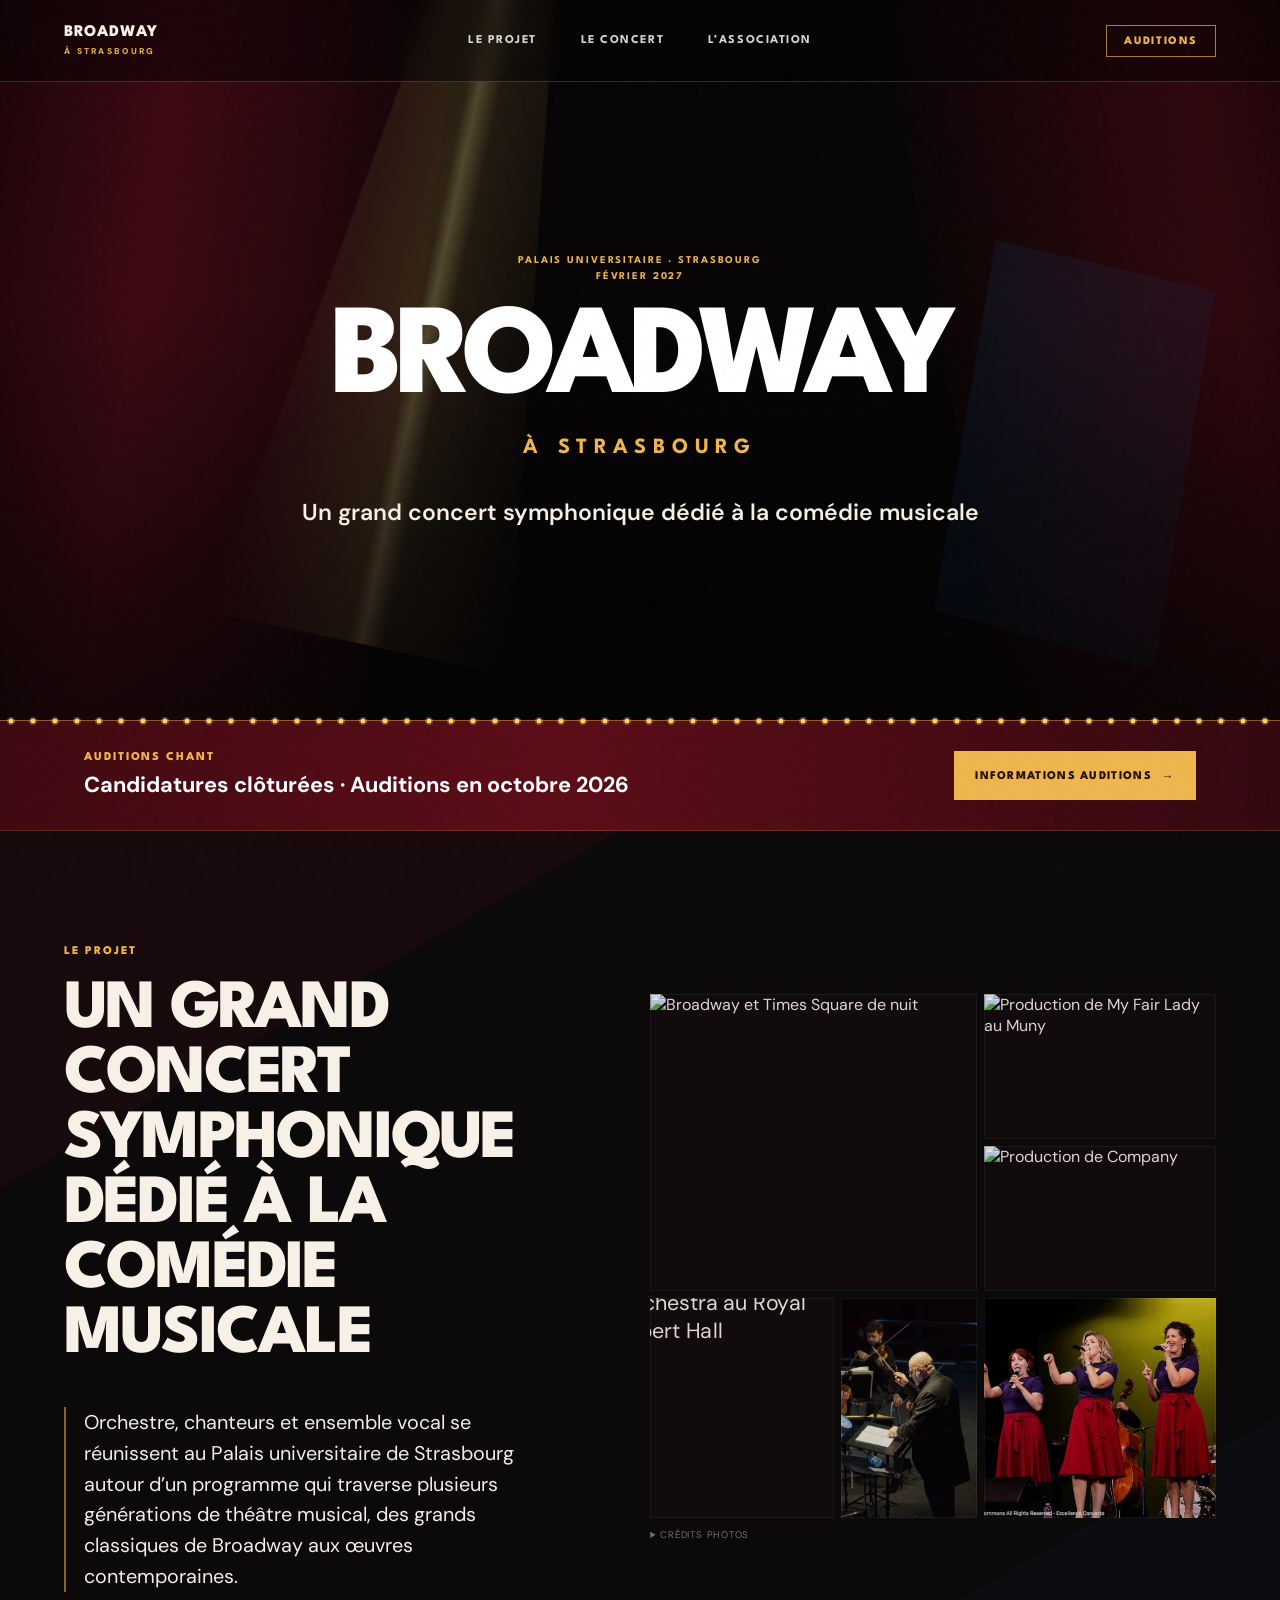
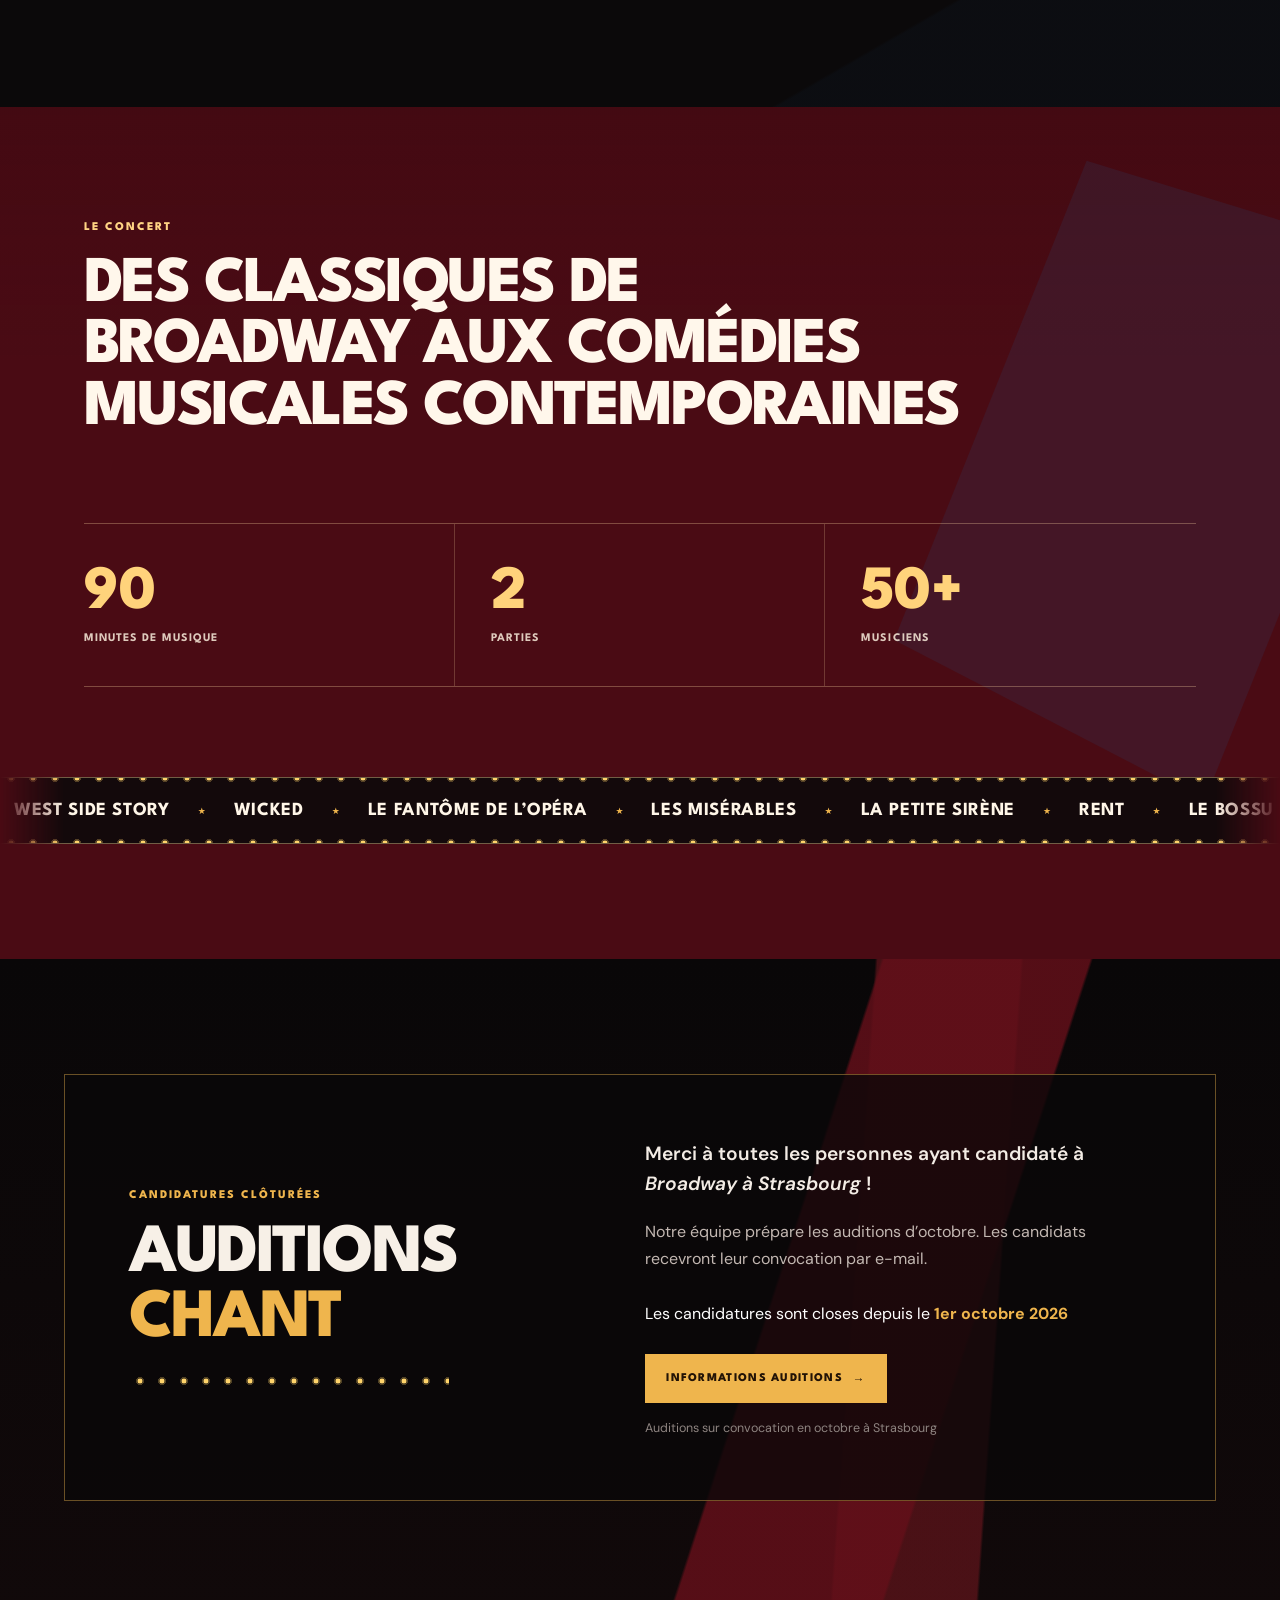
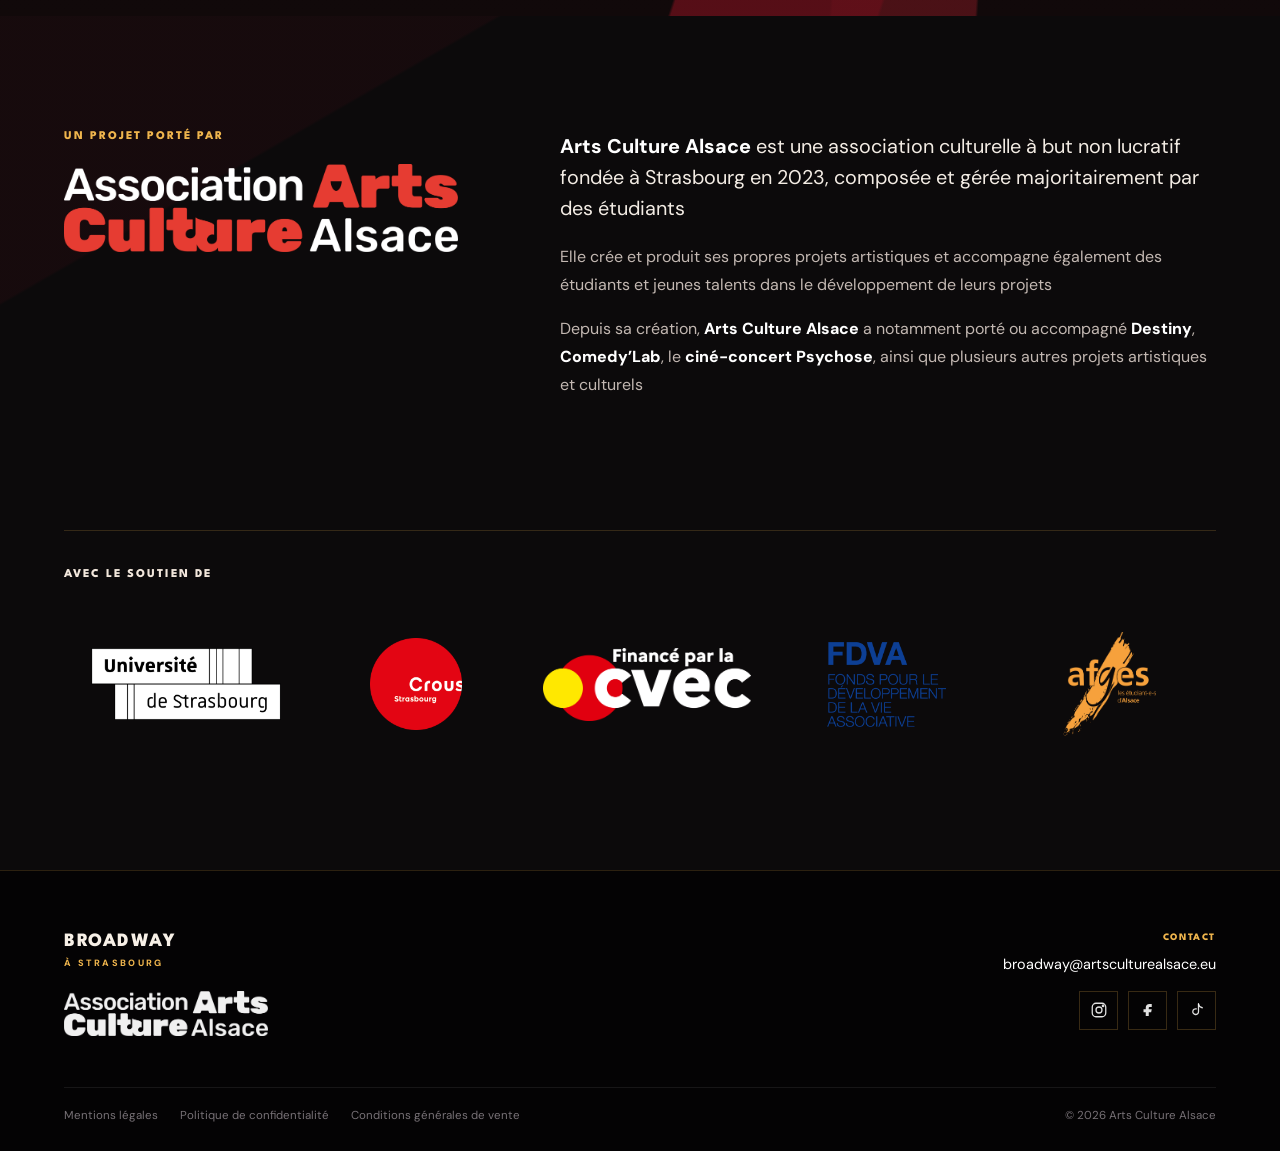
==== commit 411ee7c7: "Cloture inscriptions 1 octobre 2026" ====
--- a/index.html
+++ b/index.html
@@ -70,9 +70,9 @@
 <div class="hero-cta-inner">
 <div>
 <span class="hero-cta-label">AUDITIONS CHANT</span>
-<strong>Candidatures ouvertes jusqu’au 30 septembre 2026</strong>
-</div>
-<a class="button button-gold" href="auditions/">PARTICIPER AUX AUDITIONS <span aria-hidden="true">→</span></a>
+<strong>Candidatures clôturées · Auditions en octobre 2026</strong>
+</div>
+<a class="button button-gold" href="auditions/">INFORMATIONS AUDITIONS <span aria-hidden="true">→</span></a>
 </div>
 </div>
 </section>
@@ -167,15 +167,15 @@
 <div aria-hidden="true" class="auditions-bg"></div>
 <div class="section-inner auditions-panel reveal">
 <div class="auditions-heading">
-<p class="section-kicker">CANDIDATURES OUVERTES</p>
+<p class="section-kicker">CANDIDATURES CLÔTURÉES</p>
 <h2>AUDITIONS <span>CHANT</span></h2>
 <div aria-hidden="true" class="audition-bulbs"></div>
 </div>
 <div class="auditions-copy">
-<p class="lead">Rejoins la distribution vocale de <em>Broadway à Strasbourg</em></p>
-<p>Chanteuses et chanteurs de tous profils vocaux</p>
-<p class="deadline">Date limite de candidature : <strong>30 septembre 2026</strong></p>
-<a class="button button-gold button-block-mobile" href="auditions/">PARTICIPER AUX AUDITIONS <span aria-hidden="true">→</span></a>
+<p class="lead">Merci à toutes les personnes ayant candidaté à <em>Broadway à Strasbourg</em> !</p>
+<p>Notre équipe prépare les auditions d’octobre. Les candidats recevront leur convocation par e-mail.</p>
+<p class="deadline">Les candidatures sont closes depuis le <strong>1er octobre 2026</strong></p>
+<a class="button button-gold button-block-mobile" href="auditions/">INFORMATIONS AUDITIONS <span aria-hidden="true">→</span></a>
 <small>Auditions sur convocation en octobre à Strasbourg</small>
 </div>
 </div>
